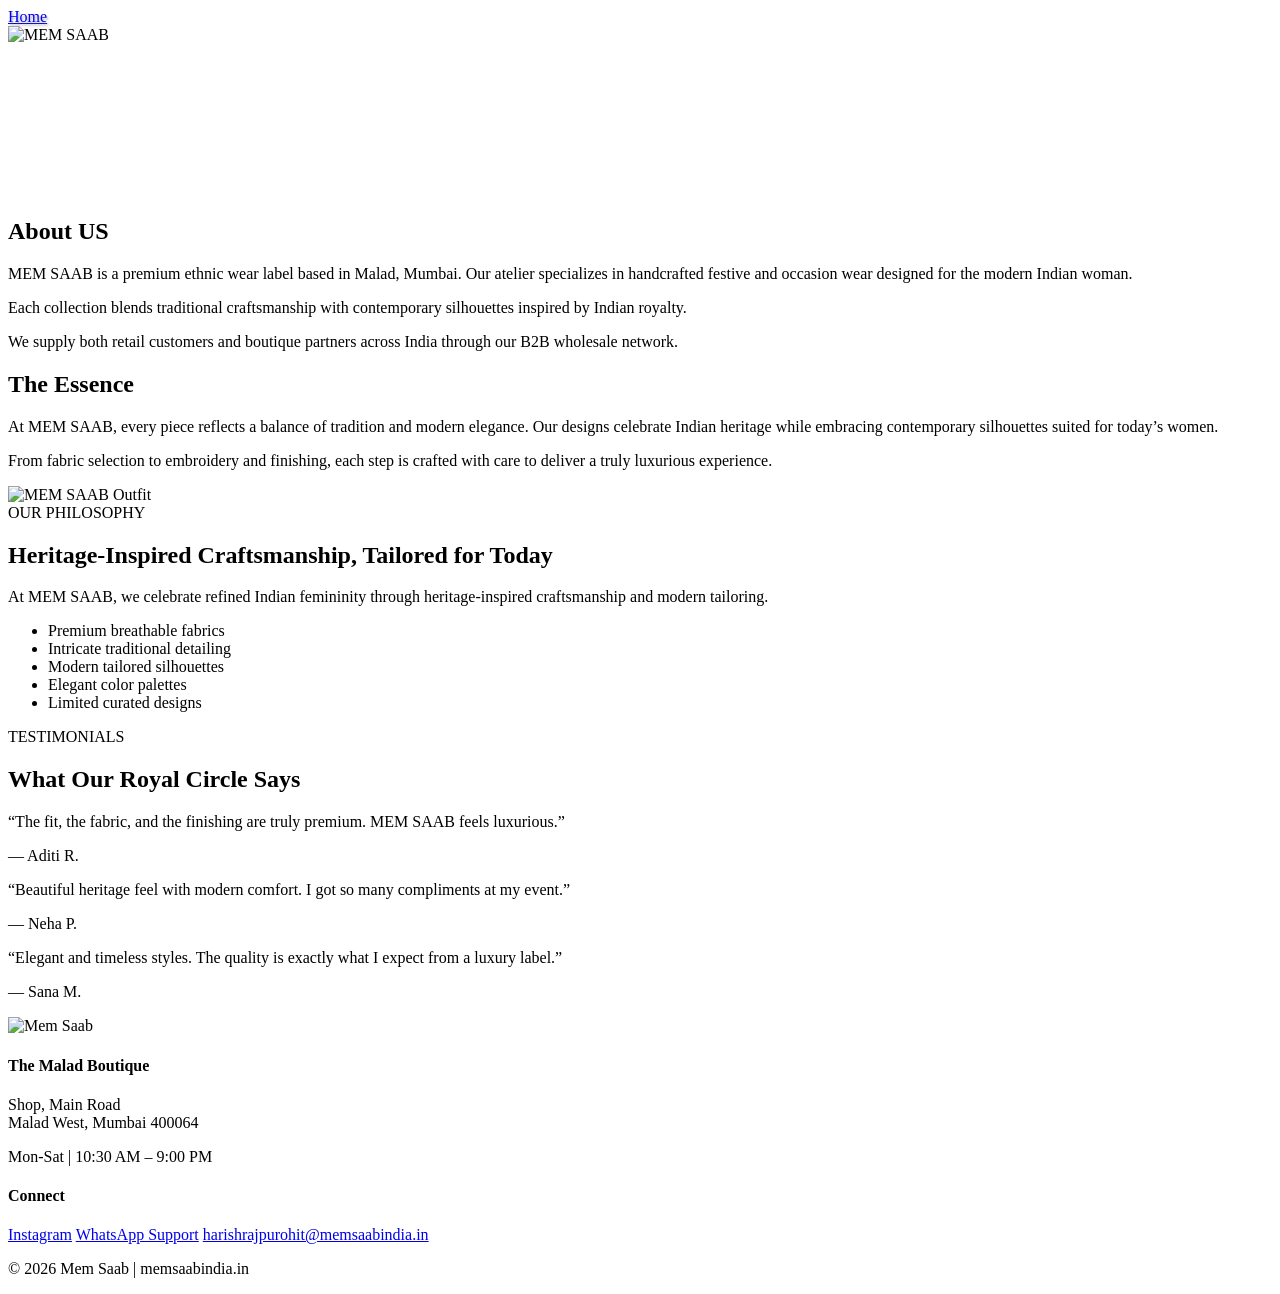
==== about.html @ df6efa26 "Add files via upload" ====
<!DOCTYPE html>
<html lang="en">
<head>
    <meta charset="UTF-8">
    <meta name="viewport" content="width=device-width, initial-scale=1.0">
    <title>About MEM SAAB</title>
    <link rel="stylesheet" href="styles.css">
    <link href="https://fonts.googleapis.com/css2?family=Cinzel:wght@400;500;600&family=Jost:wght@300;400;500&display=swap" rel="stylesheet">
</head>
<body>

    <header class="luxury-header">
        <nav class="nav-left">
            <a href="index.html" style="text-shadow: 1.5px 1.5px 2px rgba(117, 111, 111, 0.5);">Home</a>
        </nav>
        <div class="brand-center">
            <img src="memsaab-ethnic-logo.png" alt="MEM SAAB" class="brand-logo">
        </div>
    </header>

    <section class="about-hero">
        <video autoplay muted loop playsinline class="about-video">
            <source src="video suits.mp4" type="video/mp4">
        </video>
        <div class="about-overlay"></div>
        <div class="about-hero-content">
            <h1>About US</h1>
            <p>MEM SAAB is a premium ethnic wear label based in Malad, Mumbai. Our atelier specializes in handcrafted festive and occasion wear designed for the modern Indian woman.</p>
            <p>Each collection blends traditional craftsmanship with contemporary silhouettes inspired by Indian royalty.</p>
            <p>We supply both retail customers and boutique partners across India through our B2B wholesale network.</p>
        </div>
    </section>

    <section class="about-story">
        <div class="about-container">
            <div class="about-text">
                <h2>The Essence</h2>
<p>At MEM SAAB, every piece reflects a balance of tradition and modern elegance. Our designs celebrate Indian heritage while embracing contemporary silhouettes suited for today’s women.</p>
<p>From fabric selection to embroidery and finishing, each step is crafted with care to deliver a truly luxurious experience.</p>
            </div>
            <div class="about-image">
                <img src="33-Front.png" alt="MEM SAAB Outfit">
            </div>
        </div>
    </section>
   <section class="philosophy-section">
    <div class="philosophy-container">

        <div class="philosophy-text">
            <span class="section-subtitle">OUR PHILOSOPHY</span>

            <h2>Heritage-Inspired Craftsmanship, Tailored for Today</h2>

            <p>
                At MEM SAAB, we celebrate refined Indian femininity through
                heritage-inspired craftsmanship and modern tailoring.
            </p>
        </div>

        <div class="philosophy-features">
            <ul class="features-list">
                <li>Premium breathable fabrics</li>
                <li>Intricate traditional detailing</li>
                <li>Modern tailored silhouettes</li>
                <li>Elegant color palettes</li>
                <li>Limited curated designs</li>
            </ul>
        </div>

    </div>
</section>

<section class="testimonials-section">
    
    <div class="testimonials-header animate-fade-up">
        <span class="section-subtitle">TESTIMONIALS</span>
        <h2>What Our Royal Circle Says</h2>
    </div>

    <div class="testimonials-grid animate-fade-up">
        
        <div class="testimonial-card">
            <p>“The fit, the fabric, and the finishing are truly premium. MEM SAAB feels luxurious.”</p>
            <p class="author">— Aditi R.</p>
        </div>

        <div class="testimonial-card">
            <p>“Beautiful heritage feel with modern comfort. I got so many compliments at my event.”</p>
            <p class="author">— Neha P.</p>
        </div>

        <div class="testimonial-card">
            <p>“Elegant and timeless styles. The quality is exactly what I expect from a luxury label.”</p>
            <p class="author">— Sana M.</p>
        </div>

    </div>

</section>

 <footer id="boutique" class="boutique-footer">
        <div class="footer-columns">
            <div class="col">
                <img src="memsaab-ethnic-logo.png" class="footer-logo" alt="Mem Saab">
            </div>
            <div class="col">
                <h4>The Malad Boutique</h4>
                <p>Shop, Main Road<br>Malad West, Mumbai 400064</p>
                <p class="hours">Mon-Sat | 10:30 AM – 9:00 PM</p>
            </div>
            <div class="col">
                <h4>Connect</h4>
                <a href="#">Instagram</a>
                <a href="#">WhatsApp Support</a>
                <a href="mailto:harishrajpurohit@memsaabindia.in">harishrajpurohit@memsaabindia.in</a>
            </div>
        </div>
        <div class="footer-legal">
            <p>© 2026 Mem Saab | memsaabindia.in</p>
        </div>
    </footer>

    <script src="script.js"></script>
</body>
</html>
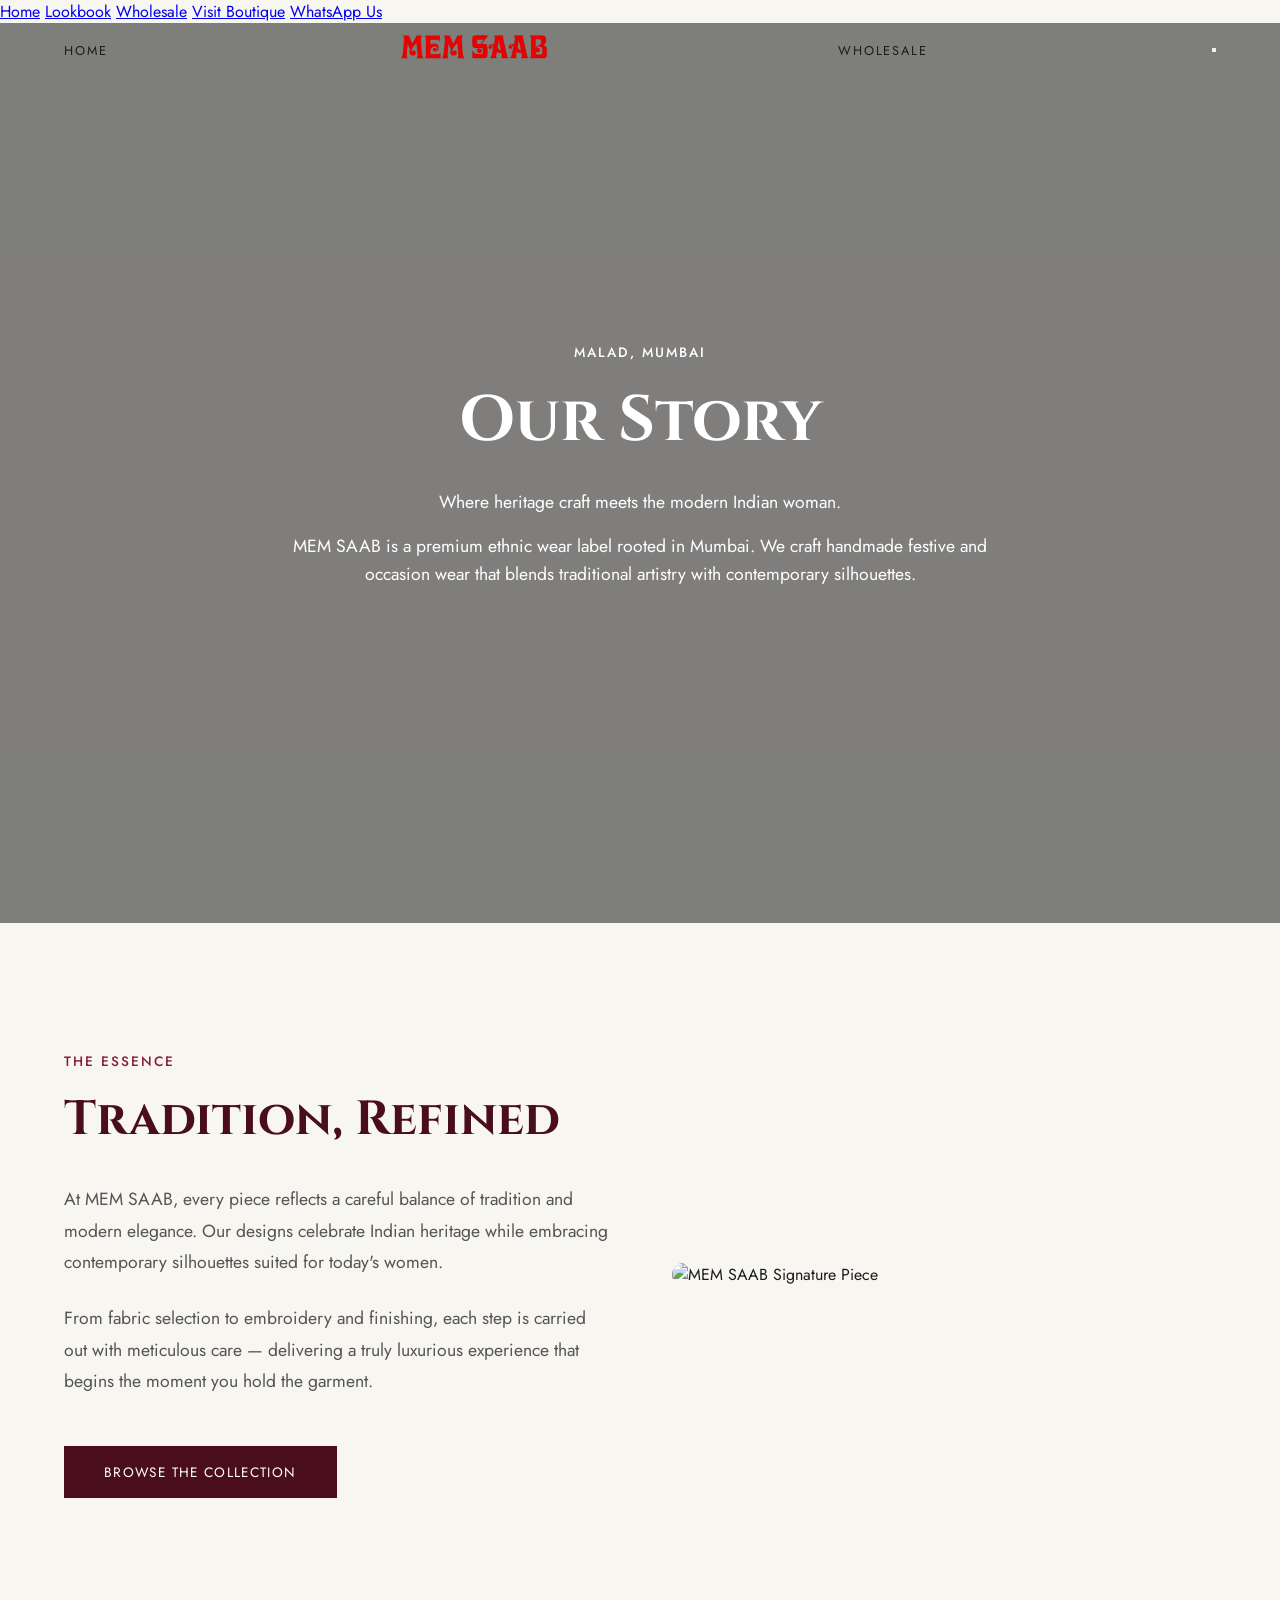
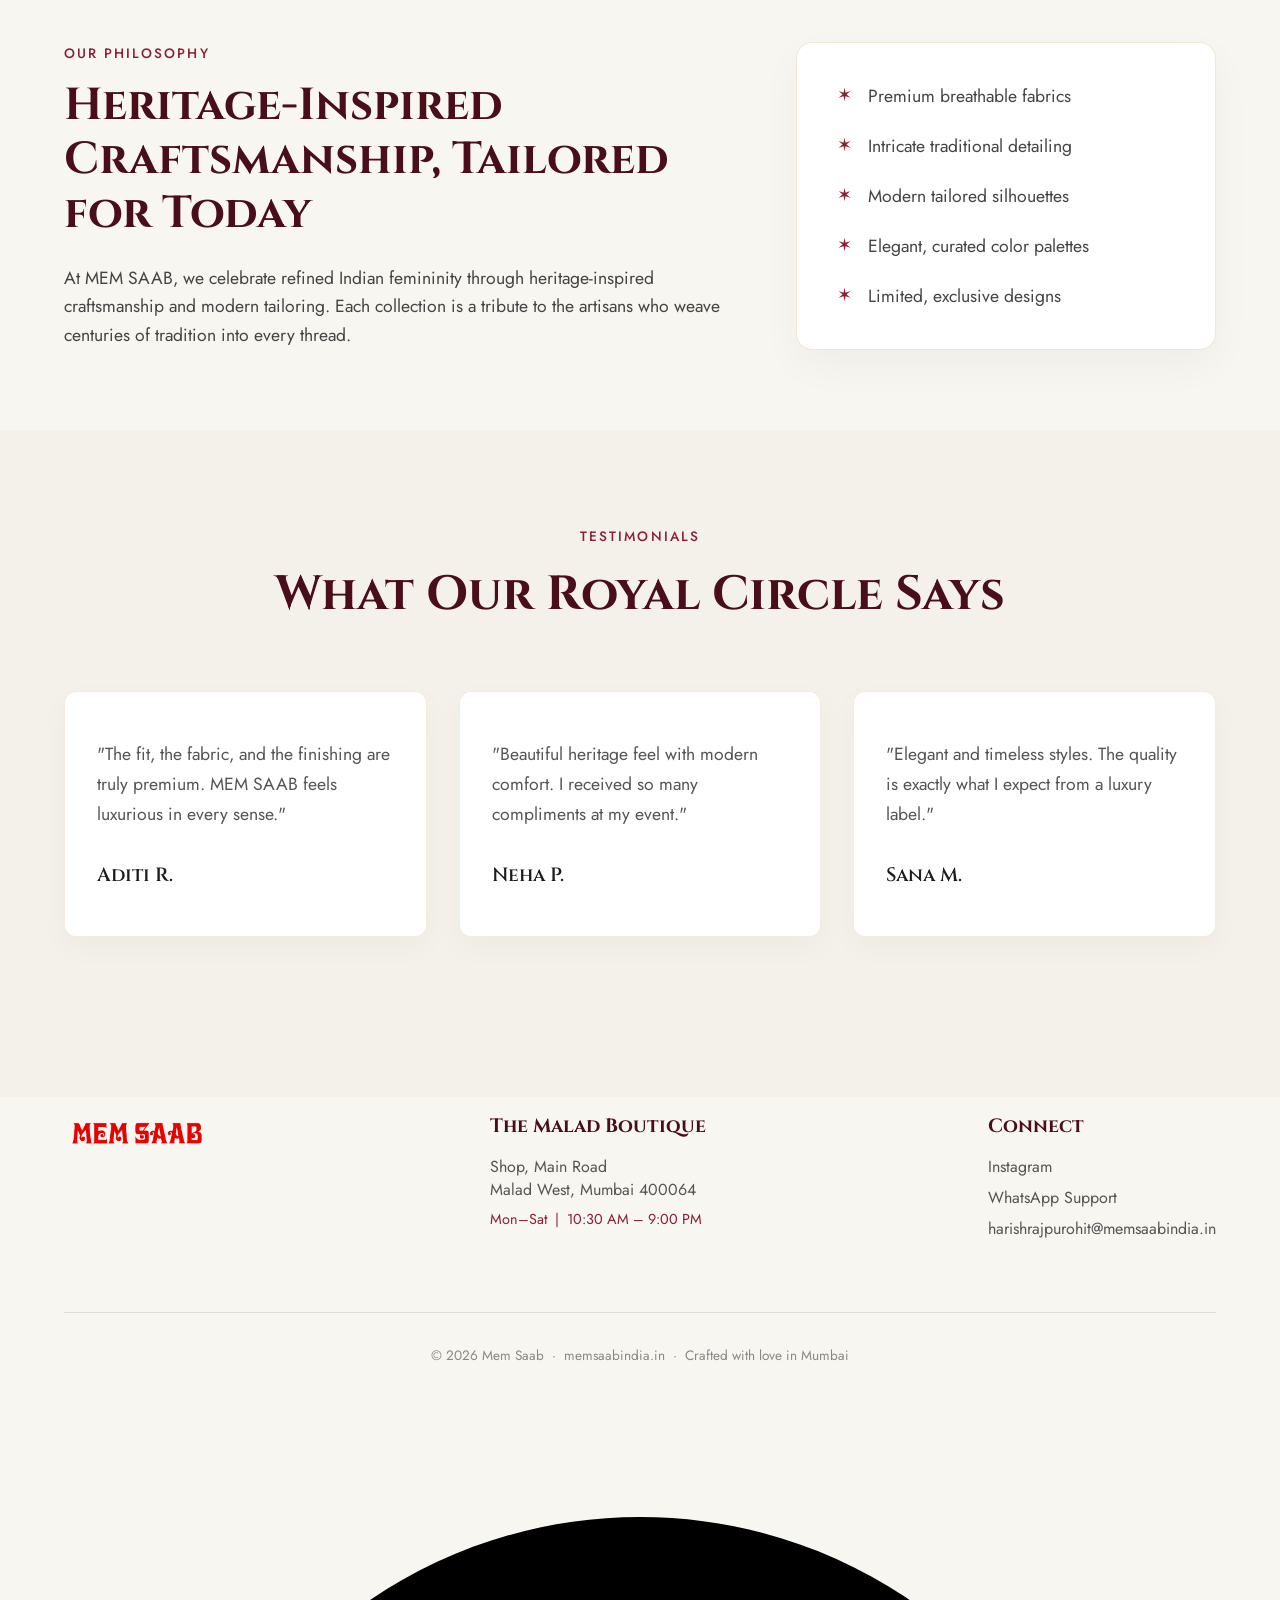
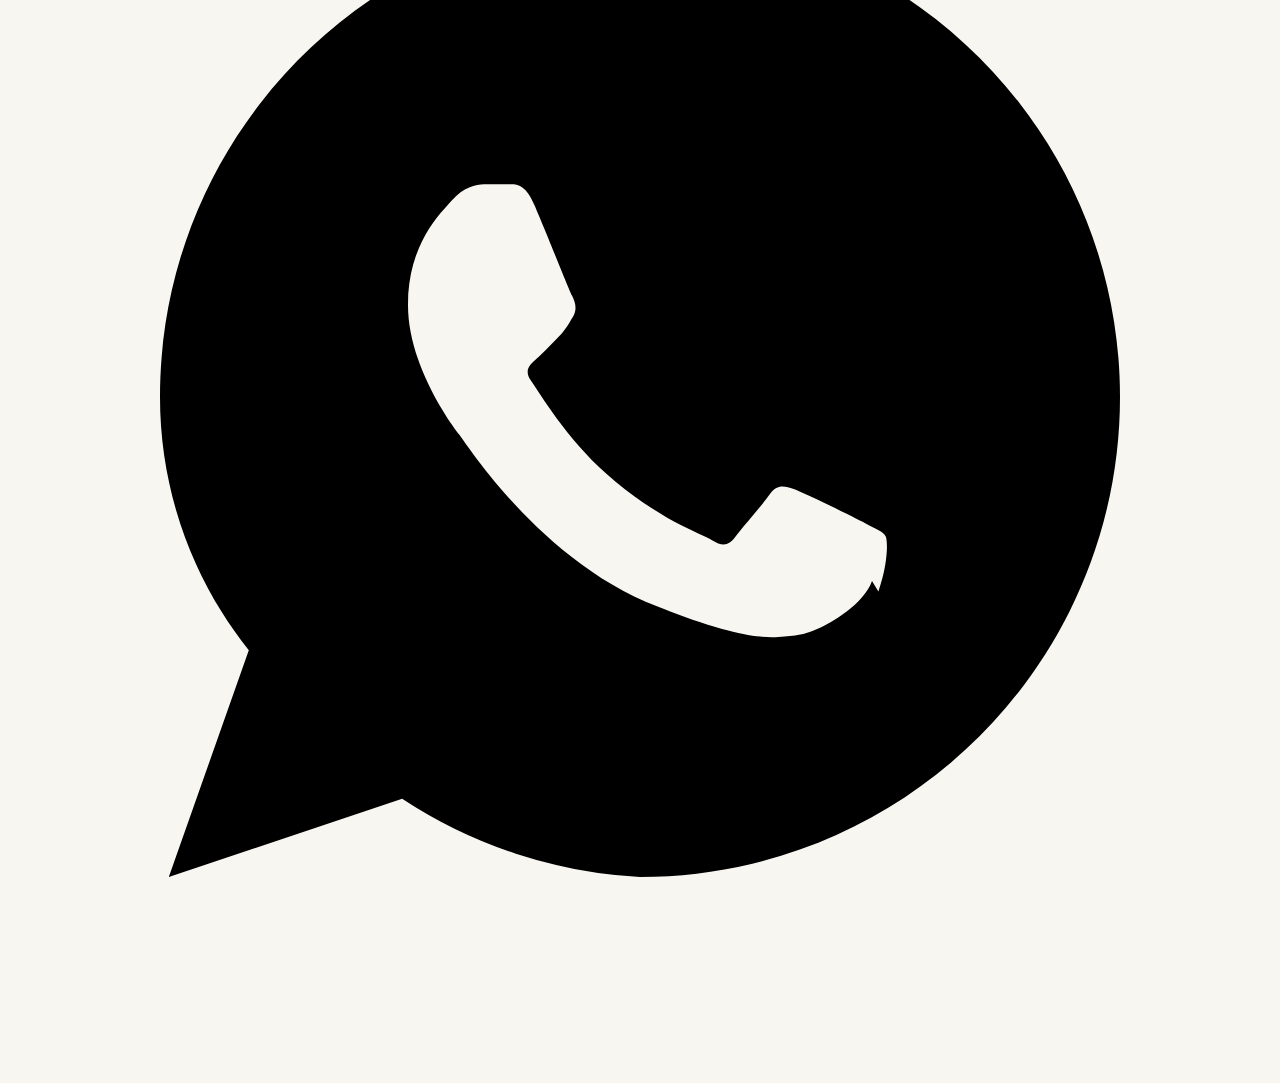
==== commit 2de8700e: "Update about.html" ====
--- a/about.html
+++ b/about.html
@@ -1,125 +1,145 @@
 <!DOCTYPE html>
 <html lang="en">
 <head>
-    <meta charset="UTF-8">
-    <meta name="viewport" content="width=device-width, initial-scale=1.0">
-    <title>About MEM SAAB</title>
-    <link rel="stylesheet" href="styles.css">
-    <link href="https://fonts.googleapis.com/css2?family=Cinzel:wght@400;500;600&family=Jost:wght@300;400;500&display=swap" rel="stylesheet">
+  <meta charset="UTF-8">
+  <meta name="viewport" content="width=device-width, initial-scale=1.0">
+  <title>About MEM SAAB | Our Story</title>
+  <meta name="description" content="Discover the story behind MEM SAAB — premium ethnic wear label from Malad, Mumbai. Heritage craftsmanship meets modern femininity.">
+  <link rel="stylesheet" href="styles.css">
+  <link rel="preconnect" href="https://fonts.googleapis.com">
+  <link rel="preconnect" href="https://fonts.gstatic.com" crossorigin>
+  <link href="https://fonts.googleapis.com/css2?family=Cinzel:wght@400;500;600;700&family=Cormorant+Garamond:ital,wght@0,300;0,400;1,300;1,400&family=Jost:wght@200;300;400;500&display=swap" rel="stylesheet">
 </head>
 <body>
 
-    <header class="luxury-header">
-        <nav class="nav-left">
-            <a href="index.html" style="text-shadow: 1.5px 1.5px 2px rgba(117, 111, 111, 0.5);">Home</a>
-        </nav>
-        <div class="brand-center">
-            <img src="memsaab-ethnic-logo.png" alt="MEM SAAB" class="brand-logo">
-        </div>
-    </header>
+  <!-- ===================== HEADER ===================== -->
+  <header class="luxury-header" id="mainHeader">
+    <nav class="nav-left">
+      <a href="index.html">Home</a>
+    </nav>
+    <div class="brand-center">
+      <img src="memsaab-ethnic-logo.png" alt="MEM SAAB" class="brand-logo">
+    </div>
+    <nav class="nav-right">
+      <a href="index.html#wholesale">Wholesale</a>
+    </nav>
+    <button class="hamburger" id="hamburger" aria-label="Menu">
+      <span></span><span></span><span></span>
+    </button>
+  </header>
 
-    <section class="about-hero">
-        <video autoplay muted loop playsinline class="about-video">
-            <source src="video suits.mp4" type="video/mp4">
-        </video>
-        <div class="about-overlay"></div>
-        <div class="about-hero-content">
-            <h1>About US</h1>
-            <p>MEM SAAB is a premium ethnic wear label based in Malad, Mumbai. Our atelier specializes in handcrafted festive and occasion wear designed for the modern Indian woman.</p>
-            <p>Each collection blends traditional craftsmanship with contemporary silhouettes inspired by Indian royalty.</p>
-            <p>We supply both retail customers and boutique partners across India through our B2B wholesale network.</p>
-        </div>
-    </section>
+  <!-- Mobile nav -->
+  <div class="mobile-nav-overlay" id="navOverlay"></div>
+  <nav class="mobile-nav" id="mobileNav">
+    <a href="index.html">Home</a>
+    <a href="index.html#lookbook">Lookbook</a>
+    <a href="index.html#wholesale">Wholesale</a>
+    <a href="https://maps.app.goo.gl/p6EAa3iNZms3bmQa7" target="_blank">Visit Boutique</a>
+    <a href="https://api.whatsapp.com/send/?phone=919892568093&text=Hello+MEM+SAAB" target="_blank">WhatsApp Us</a>
+  </nav>
 
-    <section class="about-story">
-        <div class="about-container">
-            <div class="about-text">
-                <h2>The Essence</h2>
-<p>At MEM SAAB, every piece reflects a balance of tradition and modern elegance. Our designs celebrate Indian heritage while embracing contemporary silhouettes suited for today’s women.</p>
-<p>From fabric selection to embroidery and finishing, each step is crafted with care to deliver a truly luxurious experience.</p>
-            </div>
-            <div class="about-image">
-                <img src="33-Front.png" alt="MEM SAAB Outfit">
-            </div>
-        </div>
-    </section>
-   <section class="philosophy-section">
+  <!-- ===================== ABOUT HERO ===================== -->
+  <section class="about-hero">
+    <video autoplay muted loop playsinline class="about-video">
+      <source src="video suits.mp4" type="video/mp4">
+    </video>
+    <div class="about-overlay"></div>
+    <div class="about-hero-content animate-fade-up">
+      <span class="section-subtitle" style="color:var(--clr-gold-lite); justify-content:center; display:flex; margin-bottom:1rem;">Malad, Mumbai</span>
+      <h1>Our Story</h1>
+      <p class="hero-subtitle">Where heritage craft meets the modern Indian woman.</p>
+      <p>MEM SAAB is a premium ethnic wear label rooted in Mumbai. We craft handmade festive and occasion wear that blends traditional artistry with contemporary silhouettes.</p>
+    </div>
+  </section>
+
+  <!-- ===================== ABOUT STORY ===================== -->
+  <section class="about-story">
+    <div class="about-container">
+      <div class="about-text reveal">
+        <span class="section-subtitle">The Essence</span>
+        <h2>Tradition, Refined</h2>
+        <p>At MEM SAAB, every piece reflects a careful balance of tradition and modern elegance. Our designs celebrate Indian heritage while embracing contemporary silhouettes suited for today's women.</p>
+        <p>From fabric selection to embroidery and finishing, each step is carried out with meticulous care — delivering a truly luxurious experience that begins the moment you hold the garment.</p>
+        <a href="index.html#lookbook" class="btn-luxury" style="margin-top:1.5rem"><span>Browse the Collection</span></a>
+      </div>
+      <div class="about-image reveal delay-2">
+        <img src="33-Front.png" alt="MEM SAAB Signature Piece" loading="lazy">
+      </div>
+    </div>
+  </section>
+
+  <!-- ===================== PHILOSOPHY ===================== -->
+  <section class="philosophy-section">
     <div class="philosophy-container">
+      <div class="philosophy-text reveal">
+        <span class="section-subtitle">Our Philosophy</span>
+        <h2>Heritage-Inspired Craftsmanship, Tailored for Today</h2>
+        <p>At MEM SAAB, we celebrate refined Indian femininity through heritage-inspired craftsmanship and modern tailoring. Each collection is a tribute to the artisans who weave centuries of tradition into every thread.</p>
+      </div>
+      <div class="philosophy-features reveal delay-2">
+        <ul class="features-list">
+          <li>Premium breathable fabrics</li>
+          <li>Intricate traditional detailing</li>
+          <li>Modern tailored silhouettes</li>
+          <li>Elegant, curated color palettes</li>
+          <li>Limited, exclusive designs</li>
+        </ul>
+      </div>
+    </div>
+  </section>
 
-        <div class="philosophy-text">
-            <span class="section-subtitle">OUR PHILOSOPHY</span>
+  <!-- ===================== TESTIMONIALS ===================== -->
+  <section class="testimonials-section">
+    <div class="testimonials-header reveal">
+      <span class="section-subtitle">Testimonials</span>
+      <h2>What Our Royal Circle Says</h2>
+    </div>
+    <div class="testimonials-grid">
+      <div class="testimonial-card reveal">
+        <p>"The fit, the fabric, and the finishing are truly premium. MEM SAAB feels luxurious in every sense."</p>
+        <span class="author">Aditi R.</span>
+      </div>
+      <div class="testimonial-card reveal delay-1">
+        <p>"Beautiful heritage feel with modern comfort. I received so many compliments at my event."</p>
+        <span class="author">Neha P.</span>
+      </div>
+      <div class="testimonial-card reveal delay-2">
+        <p>"Elegant and timeless styles. The quality is exactly what I expect from a luxury label."</p>
+        <span class="author">Sana M.</span>
+      </div>
+    </div>
+  </section>
 
-            <h2>Heritage-Inspired Craftsmanship, Tailored for Today</h2>
+  <!-- ===================== FOOTER ===================== -->
+  <footer id="boutique" class="boutique-footer">
+    <div class="footer-columns">
+      <div class="col">
+        <img src="memsaab-ethnic-logo.png" class="footer-logo" alt="Mem Saab">
+      </div>
+      <div class="col">
+        <h4>The Malad Boutique</h4>
+        <p>Shop, Main Road<br>Malad West, Mumbai 400064</p>
+        <p class="hours">Mon–Sat &nbsp;|&nbsp; 10:30 AM – 9:00 PM</p>
+      </div>
+      <div class="col">
+        <h4>Connect</h4>
+        <a href="https://instagram.com" target="_blank">Instagram</a>
+        <a href="https://api.whatsapp.com/send/?phone=919892568093&text=Hello+MEM+SAAB&type=phone_number" target="_blank">WhatsApp Support</a>
+        <a href="mailto:harishrajpurohit@memsaabindia.in">harishrajpurohit@memsaabindia.in</a>
+      </div>
+    </div>
+    <div class="footer-legal">
+      <p>© 2026 Mem Saab &nbsp;·&nbsp; memsaabindia.in &nbsp;·&nbsp; Crafted with love in Mumbai</p>
+    </div>
+  </footer>
 
-            <p>
-                At MEM SAAB, we celebrate refined Indian femininity through
-                heritage-inspired craftsmanship and modern tailoring.
-            </p>
-        </div>
+  <!-- WhatsApp Float -->
+  <a href="https://api.whatsapp.com/send/?phone=919892568093&text=Hello+MEM+SAAB" target="_blank" class="wa-float" aria-label="WhatsApp">
+    <svg viewBox="0 0 32 32" xmlns="http://www.w3.org/2000/svg">
+      <path d="M16 3C9.373 3 4 8.373 4 15c0 2.385.832 4.584 2.22 6.332L4.22 27l5.834-1.956A11.94 11.94 0 0016 27c6.627 0 12-5.373 12-12S22.627 3 16 3zm5.8 16.6c-.24.68-1.4 1.32-1.92 1.36-.52.04-1.02.24-3.44-.72-2.92-1.12-4.8-4.1-4.96-4.3-.16-.2-1.28-1.7-1.28-3.24s.82-2.3 1.1-2.62c.28-.32.6-.4.8-.4h.58c.18 0 .44-.06.68.52.26.6.86 2.1.94 2.26.08.16.14.34.02.54-.12.2-.18.32-.36.5-.18.18-.38.4-.54.54-.16.14-.34.28-.14.56.2.28.88 1.44 1.88 2.32 1.28 1.14 2.38 1.5 2.64 1.66.26.16.42.14.58-.08.16-.22.68-.8.86-1.06.18-.26.36-.22.6-.14.24.08 1.54.72 1.8.86.26.14.44.2.5.32.06.12.06.7-.18 1.38z"/>
+    </svg>
+  </a>
 
-        <div class="philosophy-features">
-            <ul class="features-list">
-                <li>Premium breathable fabrics</li>
-                <li>Intricate traditional detailing</li>
-                <li>Modern tailored silhouettes</li>
-                <li>Elegant color palettes</li>
-                <li>Limited curated designs</li>
-            </ul>
-        </div>
-
-    </div>
-</section>
-
-<section class="testimonials-section">
-    
-    <div class="testimonials-header animate-fade-up">
-        <span class="section-subtitle">TESTIMONIALS</span>
-        <h2>What Our Royal Circle Says</h2>
-    </div>
-
-    <div class="testimonials-grid animate-fade-up">
-        
-        <div class="testimonial-card">
-            <p>“The fit, the fabric, and the finishing are truly premium. MEM SAAB feels luxurious.”</p>
-            <p class="author">— Aditi R.</p>
-        </div>
-
-        <div class="testimonial-card">
-            <p>“Beautiful heritage feel with modern comfort. I got so many compliments at my event.”</p>
-            <p class="author">— Neha P.</p>
-        </div>
-
-        <div class="testimonial-card">
-            <p>“Elegant and timeless styles. The quality is exactly what I expect from a luxury label.”</p>
-            <p class="author">— Sana M.</p>
-        </div>
-
-    </div>
-
-</section>
-
- <footer id="boutique" class="boutique-footer">
-        <div class="footer-columns">
-            <div class="col">
-                <img src="memsaab-ethnic-logo.png" class="footer-logo" alt="Mem Saab">
-            </div>
-            <div class="col">
-                <h4>The Malad Boutique</h4>
-                <p>Shop, Main Road<br>Malad West, Mumbai 400064</p>
-                <p class="hours">Mon-Sat | 10:30 AM – 9:00 PM</p>
-            </div>
-            <div class="col">
-                <h4>Connect</h4>
-                <a href="#">Instagram</a>
-                <a href="#">WhatsApp Support</a>
-                <a href="mailto:harishrajpurohit@memsaabindia.in">harishrajpurohit@memsaabindia.in</a>
-            </div>
-        </div>
-        <div class="footer-legal">
-            <p>© 2026 Mem Saab | memsaabindia.in</p>
-        </div>
-    </footer>
-
-    <script src="script.js"></script>
+  <script src="script.js"></script>
 </body>
-</html>+</html>
--- a/styles.css
+++ b/styles.css
@@ -0,0 +1,765 @@
+/* --- 1. Luxury Design Tokens --- */
+:root {
+    --clr-bg-paper: #F8F6F0; 
+    --clr-maroon-dark: #4A0E1B; 
+    --clr-maroon-bright: #8B1E34;
+    --clr-gold: #C5A059;
+    --clr-text-main: #1C1C1C;
+    --clr-white: #FFFFFF;
+    
+    --font-display: 'Cinzel', serif; 
+    --font-sans: 'Jost', sans-serif; 
+    
+    --ease-slow: cubic-bezier(0.16, 1, 0.3, 1);
+}
+
+* {
+    margin: 0;
+    padding: 0;
+    box-sizing: border-box;
+}
+
+body {
+    background-color: var(--clr-bg-paper);
+    color: var(--clr-text-main);
+    font-family: var(--font-sans);
+    overflow-x: hidden;
+}
+
+/* --- 2. Animations --- */
+@keyframes fadeUp {
+    from { opacity: 0; transform: translateY(30px); }
+    to { opacity: 1; transform: translateY(0); }
+}
+
+@keyframes fadeIn {
+    from { opacity: 0; }
+    to { opacity: 1; }
+}
+
+.animate-fade-up {
+    animation: fadeUp 1.2s var(--ease-slow) forwards;
+}
+
+.animate-fade-in {
+    animation: fadeIn 1.5s ease forwards;
+}
+
+/* --- 3. Minimalist Header --- */
+.luxury-header {
+    display: flex;
+    justify-content: space-between;
+    align-items: center;
+    padding: 1.5rem 4rem;
+    position: fixed; /* Changed to fixed so it stays on screen during scroll */
+    top: 0;
+    width: 100%;
+    z-index: 100;
+    transition: all 0.4s ease;
+}
+
+.luxury-header.scrolled {
+    background: rgba(248, 246, 240, 0.95);
+    backdrop-filter: blur(10px);
+    box-shadow: 0 4px 20px rgba(0,0,0,0.05);
+    padding: 1rem 4rem;
+}
+
+.luxury-header a {
+    text-transform: uppercase;
+    font-size: 0.8rem;
+    letter-spacing: 0.15em;
+    text-decoration: none;
+    color: var(--clr-text-main);
+}
+
+.brand-logo {
+    height: 45px;
+}
+
+/* --- 4. Dramatic Hero --- */
+.hero-editorial {
+    display: flex;
+    min-height: 100vh;
+    padding-top: 80px; 
+}
+
+.hero-text-side {
+    flex: 1;
+    display: flex;
+    flex-direction: column;
+    justify-content: center;
+    padding: 4rem 6rem;
+}
+
+.season-tag {
+    font-size: 0.85rem;
+    letter-spacing: 0.2em;
+    color: var(--clr-maroon-bright);
+    margin-bottom: 2rem;
+}
+
+.hero-title {
+    font-family: var(--font-display);
+    font-size: clamp(3rem, 6vw, 5.5rem);
+    line-height: 1.05;
+    margin-bottom: 2rem;
+    color: var(--clr-maroon-dark);
+}
+
+.hero-desc {
+    font-size: 1.1rem;
+    max-width: 400px;
+    margin-bottom: 3rem;
+    color: #444;
+}
+
+.hero-image-side {
+    flex: 1;
+    padding: 2rem 2rem 0 0;
+}
+
+.hero-portrait {
+    width: 95%;
+    height: 95vh;
+    object-fit: cover;    
+    border-radius: 18px;
+    box-shadow: 0 20px 40px rgba(0,0,0,0.1);
+}
+
+/* --- 5. Buttons --- */
+.btn-luxury {
+    display: inline-block;
+    padding: 1rem 2.5rem;
+    background-color: var(--clr-maroon-dark);
+    color: var(--clr-white);
+    text-transform: uppercase;
+    letter-spacing: 0.1em;
+    font-size: 0.85rem;
+    text-decoration: none;
+    width: fit-content;
+    transition: all 0.4s ease;
+}
+
+.btn-luxury:hover {
+    background-color: var(--clr-maroon-bright);
+    transform: translateY(-3px);
+    box-shadow: 0 10px 20px rgba(139, 30, 52, 0.2);
+}
+
+.btn-luxury-light {
+    display: inline-block;
+    padding: 1rem 2.5rem;
+    background-color: var(--clr-gold);
+    color: var(--clr-maroon-dark);
+    text-transform: uppercase;
+    letter-spacing: 0.1em;
+    font-size: 0.85rem;
+    text-decoration: none;
+    width: fit-content;
+    transition: all 0.4s ease;
+}
+
+.btn-luxury-light:hover {
+    background-color: var(--clr-white);
+    transform: translateY(-3px);
+    box-shadow: 0 10px 20px rgba(0, 0, 0, 0.15);
+}
+
+/* --- 6. The Marquee --- */
+.marquee-container {
+    background-color: var(--clr-maroon-dark);
+    color: var(--clr-gold);
+    padding: 1rem 0;
+    overflow: hidden;
+    white-space: nowrap;
+    border-top: 1px solid var(--clr-gold);
+    border-bottom: 1px solid var(--clr-gold);
+}
+
+.marquee-track {
+    display: inline-block;
+    animation: scroll 20s linear infinite;
+    font-family: var(--font-display);
+    font-size: 1.2rem;
+    letter-spacing: 0.1em;
+}
+
+.marquee-track .dot {
+    margin: 0 2rem;
+    color: var(--clr-white);
+}
+
+@keyframes scroll {
+    0% { transform: translateX(0); }
+    100% { transform: translateX(-50%); }
+}
+
+/* --- 7. Asymmetrical Lookbook Grid --- */
+.lookbook-section {
+    padding: 8rem 4rem;
+}
+
+.section-heading {
+    text-align: center;
+    margin-bottom: 5rem;
+}
+
+.section-heading h2 {
+    font-family: var(--font-display);
+    font-size: 3rem;
+    color: var(--clr-maroon-dark);
+}
+
+.editorial-grid {
+    display: grid;
+    grid-template-columns: repeat(3, 1fr);
+    gap: 3rem;
+    align-items: start;
+}
+
+.item-large {
+    grid-column: span 2;
+    grid-row: span 2;
+}
+
+.img-overflow {
+    overflow: hidden;
+    margin-bottom: 1.5rem;
+}
+
+.img-overflow img {
+    width: 100%;
+    height: auto;
+    object-fit: cover;
+    transition: transform 1.2s var(--ease-slow);
+}
+
+.grid-item:hover .img-overflow img {
+    transform: scale(1.05); 
+}
+
+figcaption h3 {
+    font-family: var(--font-display);
+    font-size: 1.4rem;
+    margin-bottom: 0.5rem;
+}
+
+/* --- 8. Wholesale B2B Section --- */
+.wholesale-editorial {
+    display: flex;
+    background-color: var(--clr-maroon-dark);
+    color: var(--clr-white);
+}
+
+.wholesale-content {
+    flex: 1;
+    padding: 8rem 6rem;
+    display: flex;
+    flex-direction: column;
+    justify-content: center;
+}
+
+.wholesale-content h2 {
+    font-family: var(--font-display);
+    font-size: 3.5rem;
+    color: var(--clr-gold);
+    margin-bottom: 1.5rem;
+}
+
+.wholesale-content p {
+    font-size: 1.1rem;
+    line-height: 1.8;
+    margin-bottom: 2rem;
+    color: #E0E0E0;
+}
+
+.wholesale-perks {
+    display: flex;
+    gap: 2rem;
+    margin-bottom: 3rem;
+    font-family: var(--font-display);
+    color: var(--clr-gold);
+}
+
+.wholesale-image {
+    flex: 1;
+}
+
+.wholesale-image img {
+    width: 100%;
+    height: 100%;
+    object-fit: cover;
+}
+
+/* --- 9. Footer --- */
+.boutique-footer {
+    padding: 1rem 4rem 2rem;
+    background-color: var(--clr-bg-paper);
+}
+
+.footer-columns {
+    display: flex;
+    justify-content: space-between;
+    margin-bottom: 4rem;
+}
+
+.footer-logo {
+    height: 40px;
+}
+
+.col h4 {
+    font-family: var(--font-display);
+    font-size: 1.2rem;
+    margin-bottom: 1rem;
+    color: var(--clr-maroon-dark);
+}
+
+.col p, .col a {
+    display: block;
+    color: #555;
+    margin-bottom: 0.5rem;
+    text-decoration: none;
+}
+
+.hours {
+    color: var(--clr-maroon-bright) !important;
+    font-size: 0.9rem;
+}
+
+.footer-legal {
+    text-align: center;
+    border-top: 1px solid #DDD;
+    padding-top: 2rem;
+    font-size: 0.85rem;
+    color: #888;
+}
+
+/* --- 10. Collection Slider --- */
+.collection-section{
+    padding:4rem 2rem;
+    background:#F4F1EA;
+    text-align:center;
+}
+
+.collection-tag{
+    letter-spacing:3px;
+    font-size:12px;
+    color:#8B1E34;
+    margin-bottom:10px;
+}
+
+.collection-title{
+    font-family:'Cinzel',serif;
+    font-size:40px;
+    color:#3c0d17;
+    margin-bottom:10px;
+}
+
+.collection-desc{
+    max-width:600px;
+    margin:auto;
+    color:#555;
+    margin-bottom:50px;
+}
+
+.collection-container{
+    max-width:1200px;
+    margin:auto;
+}
+
+.slider{
+    position:relative;
+    display:flex;
+    align-items:center;
+    justify-content:center;
+}
+
+.slider-window{
+    overflow:hidden;
+    width:100%;
+    border-radius:20px;
+}
+
+.slider-track{
+    display:flex;
+    transition:transform 0.6s ease;
+}
+
+.slide{
+    min-width:100%;
+    padding:30px;
+}
+
+.slide img{
+    width:100%;
+    display:block;
+    border-radius:20px;
+    aspect-ratio:16/9;
+    object-fit:cover;
+}
+
+.slider-btn{
+    position:absolute;
+    top:50%;
+    transform:translateY(-50%);
+    background:var(--clr-white);
+    border:1px solid #ddd;
+    width:44px;
+    height:44px;
+    border-radius:50%;
+    font-size:22px;
+    cursor:pointer;
+    transition: all 0.3s ease;
+    box-shadow: 0 4px 10px rgba(0,0,0,0.1);
+}
+
+.slider-btn:hover {
+    background: var(--clr-maroon-dark);
+    color: var(--clr-white);
+    border-color: var(--clr-maroon-dark);
+}
+
+.slider-btn.prev{ left:-30px; }
+.slider-btn.next{ right:-30px; }
+
+.slider-dots{ margin-top:20px; }
+
+.slider-dots .dot{
+    height:10px;
+    width:10px;
+    background:#d6cfc3;
+    border-radius:50%;
+    display:inline-block;
+    margin:0 5px;
+    cursor:pointer;
+}
+
+.slider-dots .dot.active{
+    background:#8B1E34;
+}
+
+/* --- 11. Product Hover Section --- */
+.product-hover-section{
+    padding:9rem 4rem;
+    background:#F8F6F0;
+}
+
+.product-grid{
+    display:grid;
+    grid-template-columns:repeat(3,1fr);
+    gap:4rem;
+    max-width:1300px;
+    margin:auto;
+}
+
+.product-card{ text-align:center; }
+
+.product-image{
+    position:relative;
+    overflow:hidden;
+    border-radius:12px;
+}
+
+.product-image img{
+    width:100%;
+    height:auto;
+    display:block;
+    transition:opacity 0.8s ease, transform 1.2s ease;
+}
+
+.back-img{
+    position:absolute;
+    top:0;
+    left:0;
+    opacity:0;
+}
+
+.product-card:hover .back-img{ opacity:1; }
+.product-card:hover .front-img{ opacity:0; }
+.product-card:hover img{ transform:scale(1.03); }
+
+.product-card h3{
+    margin-top:1rem;
+    font-family:var(--font-display);
+    font-size:1.2rem;
+    color:var(--clr-maroon-dark);
+}
+
+/* --- 12. About Page Styles --- */
+.about-hero {
+    position: relative;
+    height: 100vh;
+    width: 100%;
+    display: flex;
+    align-items: center;
+    justify-content: center;
+    text-align: center;
+    overflow: hidden;
+}
+/* --- 14. Philosophy & Testimonials (About Page) --- */
+
+.philosophy-section{
+    padding:5rem 4rem;
+}
+
+.philosophy-container{
+    max-width:1200px;
+    margin:auto;
+
+    display:grid;
+    grid-template-columns:1fr 420px;
+    gap:4rem;
+    align-items:center;
+}
+
+.section-subtitle {
+    font-size: 0.85rem;
+    letter-spacing: 0.15em;
+    color: var(--clr-maroon-bright);
+    text-transform: uppercase;
+    font-weight: 500;
+    display: block;
+    margin-bottom: 1rem;
+}
+
+.philosophy-text {
+    flex: 1;
+}
+
+.philosophy-text h2 {
+    font-family: var(--font-display);
+    font-size: clamp(2rem, 4vw, 2.8rem);
+    color: var(--clr-maroon-dark);
+    margin-bottom: 1.5rem;
+    line-height: 1.2;
+}
+
+.philosophy-text p {
+    font-size: 1.1rem;
+    color: #444;
+    line-height: 1.6;
+}
+
+.philosophy-features{
+    background:#fff;
+    padding:2.5rem;
+    border-radius:16px;
+
+    border:1px solid rgba(197,160,89,.25);
+
+    box-shadow:0 15px 40px rgba(0,0,0,.04);
+}
+
+.features-list {
+    list-style: none;
+}
+
+.features-list li {
+    font-size: 1.1rem;
+    color: #444;
+    margin-bottom: 1.5rem;
+    display: flex;
+    align-items: center;
+    gap: 1rem;
+}
+
+.features-list li::before {
+    content: "✶";
+    color: var(--clr-maroon-bright); /* Brand colored bullets */
+    font-size: .8 rem;
+    line-height: 1;
+}
+
+.features-list li:last-child {
+    margin-bottom: 0;
+}
+
+/* Testimonials Section */
+.testimonials-section {
+    padding: 6rem 4rem 10rem;
+    background-color: #F4F1EA; /* Slightly contrasting cream background */
+    text-align: center;
+}
+
+.testimonials-header {
+    margin-bottom: 4rem;
+}
+
+.testimonials-header h2 {
+    font-family: var(--font-display);
+    font-size: clamp(2.5rem, 5vw, 3rem);
+    color: var(--clr-maroon-dark);
+}
+
+.testimonials-grid {
+    max-width: 1200px;
+    margin: 0 auto;
+    display: grid;
+    grid-template-columns: repeat(3, 1fr);
+    gap: 2rem;
+}
+
+/* Individual Testimonial Card */
+.testimonial-card {
+    background-color: var(--clr-white);
+    padding: 3rem 2rem;
+    border-radius: 12px;
+    box-shadow: 0 10px 30px rgba(0,0,0,0.03);
+    border: 1px solid rgba(197, 160, 89, 0.2);
+    text-align: left;
+    display: flex;
+    flex-direction: column;
+    justify-content: space-between;
+    transition: transform 0.4s ease, box-shadow 0.4s ease;
+}
+
+.testimonial-card:hover {
+    transform: translateY(-5px);
+    box-shadow: 0 15px 40px rgba(0,0,0,0.06);
+}
+
+.testimonial-card p {
+    font-size: 1.1rem;
+    color: #555;
+    line-height: 1.7;
+    margin-bottom: 2rem;
+}
+
+.testimonial-card .author {
+    font-family: var(--font-display);
+    font-size: 1.2rem;
+    color: var(--clr-text-main);
+    font-weight: 600;
+    margin-bottom: 0;
+}
+.music-control{
+    position: fixed;
+    bottom: 30px;
+    right: 30px;
+    z-index: 999;
+}
+
+.music-control button{
+    font-family: 'Jost', sans-serif;
+    padding: 10px 18px;
+    border: 1px solid #c8a96a;
+    background: rgba(0,0,0,0.6);
+    color: #ffefcf;
+    font-size: 14px;
+    letter-spacing: 1px;
+    cursor: pointer;
+    backdrop-filter: blur(6px);
+    transition: all 0.3s ease;
+}
+
+.music-control button:hover{
+    background: #c8a96a;
+    color: black;
+}
+
+/* Mobile Responsiveness for About Page */
+@media (max-width: 900px) {
+    .philosophy-container {
+        flex-direction: column;
+        gap: 3rem;
+    }
+    .testimonials-grid {
+        grid-template-columns: 1fr;
+    }
+    .philosophy-section, .testimonials-section {
+        padding: 4rem 2rem;
+    }
+}
+
+.about-video {
+    position: absolute;
+    top: 0; left: 0;
+    width: 100%; height: 100%;
+    object-fit: cover;
+    z-index: -2;
+}
+
+.about-overlay {
+    position: absolute;
+    top: 0; left: 0;
+    width: 100%; height: 100%;
+    background: rgba(28, 28, 28, 0.55); 
+    z-index: -1;
+}
+
+.about-hero-content {
+    color: var(--clr-white);
+    max-width: 800px;
+    padding: 0 2rem;
+    z-index: 1;
+}
+
+.about-hero-content h1 {
+    font-family: var(--font-display);
+    font-size: clamp(3rem, 5vw, 4.5rem);
+    margin-bottom: 1.5rem;
+}
+
+.about-hero-content p {
+    font-size: 1.1rem;
+    margin-bottom: 1rem;
+    line-height: 1.6;
+}
+
+.about-story {
+    padding-top: 8rem;
+    padding-right: 4rem;
+    padding-bottom: 4rem;
+    padding-left: 4rem;
+
+    background: var(--clr-bg-paper);
+}
+
+.about-container {
+    display: flex;
+    align-items: center;
+    gap: 4rem;
+    max-width: 1200px;
+    margin: 0 auto;
+}
+
+.about-text { flex: 1; }
+.about-text h2 {
+    font-family: var(--font-display);
+    font-size: 3rem;
+    color: var(--clr-maroon-dark);
+    margin-bottom: 2rem;
+}
+
+.about-text p {
+    font-size: 1.1rem;
+    line-height: 1.8;
+    color: #555;
+    margin-bottom: 1.5rem;
+}
+
+.about-image { flex: 1; }
+.about-image img {
+    width: 100%;
+    border-radius: 12px;
+    object-fit: cover;
+}
+
+
+/* --- 13. Mobile Responsiveness --- */
+@media (max-width: 1024px) {
+    .hero-editorial { flex-direction: column; padding-top: 100px; }
+    .hero-text-side { padding: 2rem; }
+    .editorial-grid { grid-template-columns: 1fr; }
+    .item-large { grid-column: span 1; grid-row: span 1; }
+    .wholesale-editorial { flex-direction: column; }
+    .wholesale-content { padding: 4rem 2rem; }
+    .footer-columns { flex-direction: column; gap: 2rem; }
+    .luxury-header { padding: 1rem; }
+    .luxury-header.scrolled { padding: 1rem; }
+    .nav-left, .nav-right { display: none; }
+    .brand-center { margin: 0 auto; }
+    .product-grid { grid-template-columns: 1fr; }
+    .about-container { flex-direction: column; }
+}
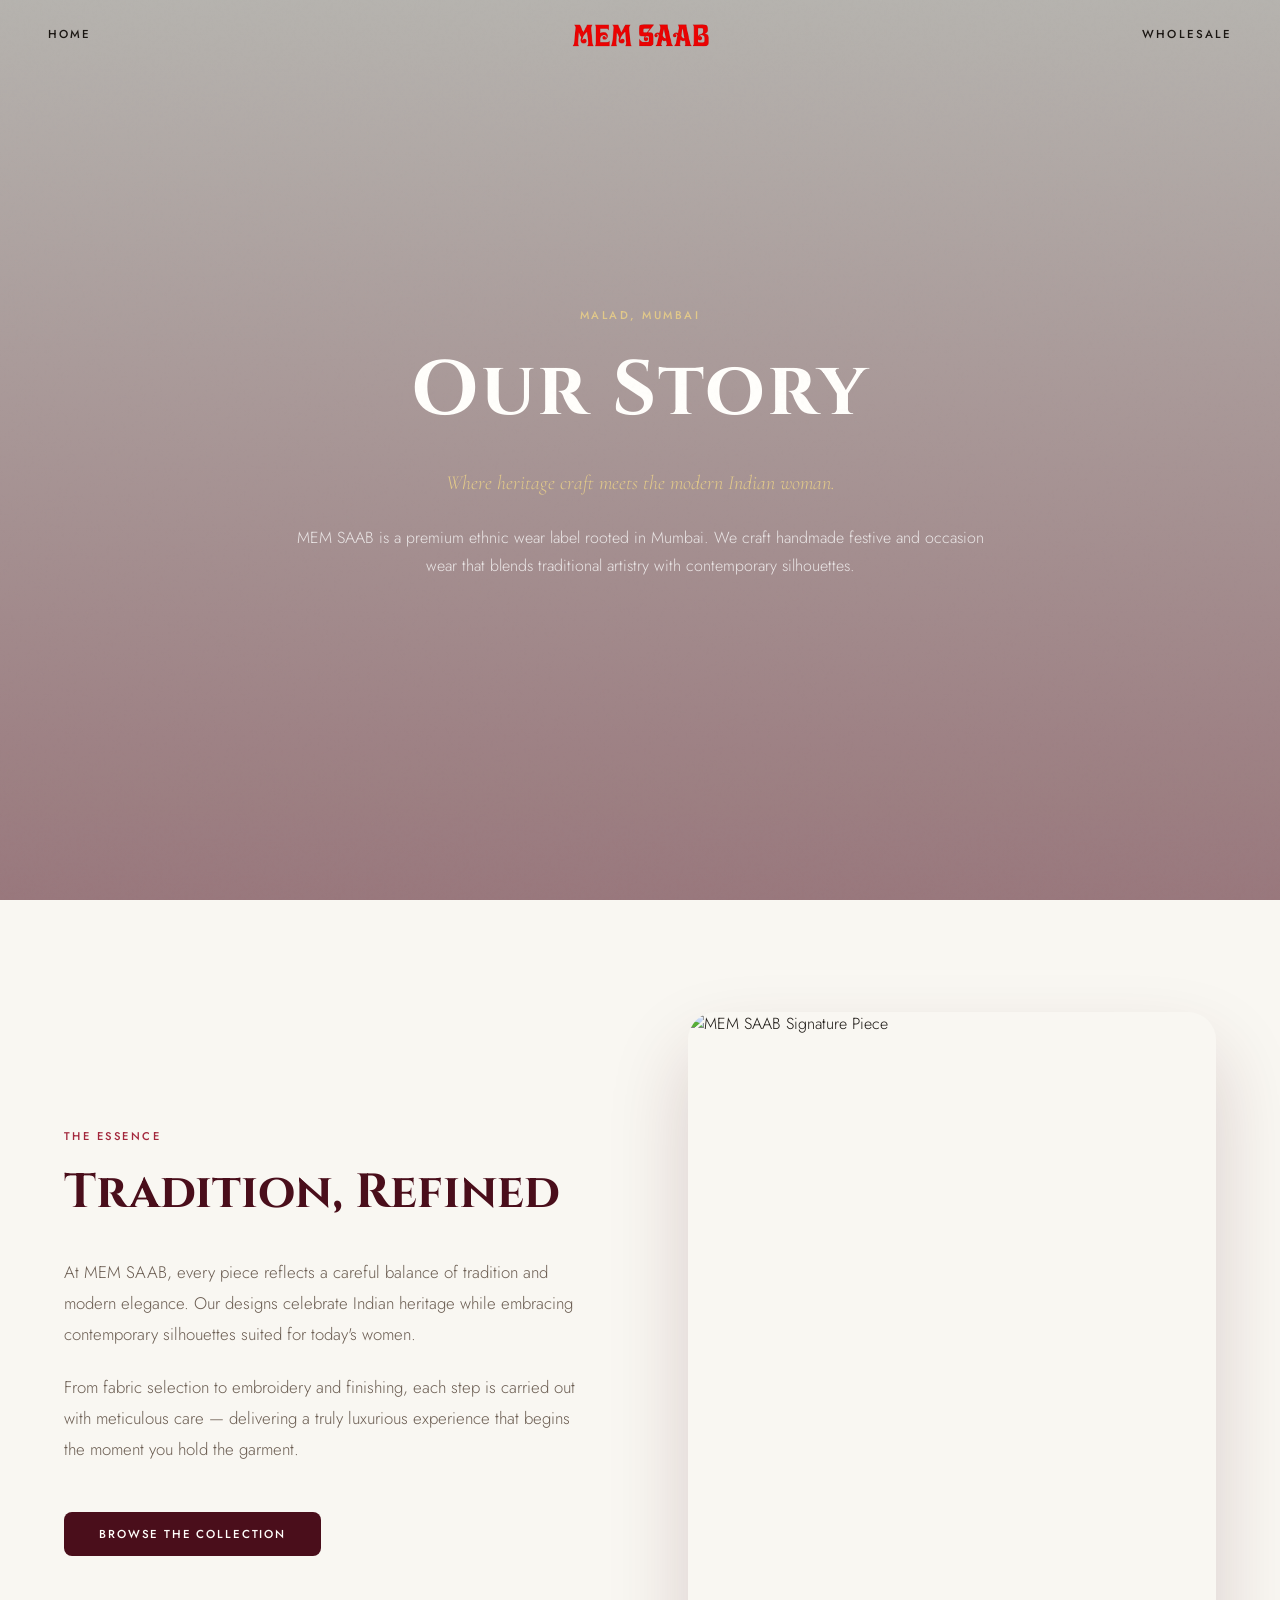
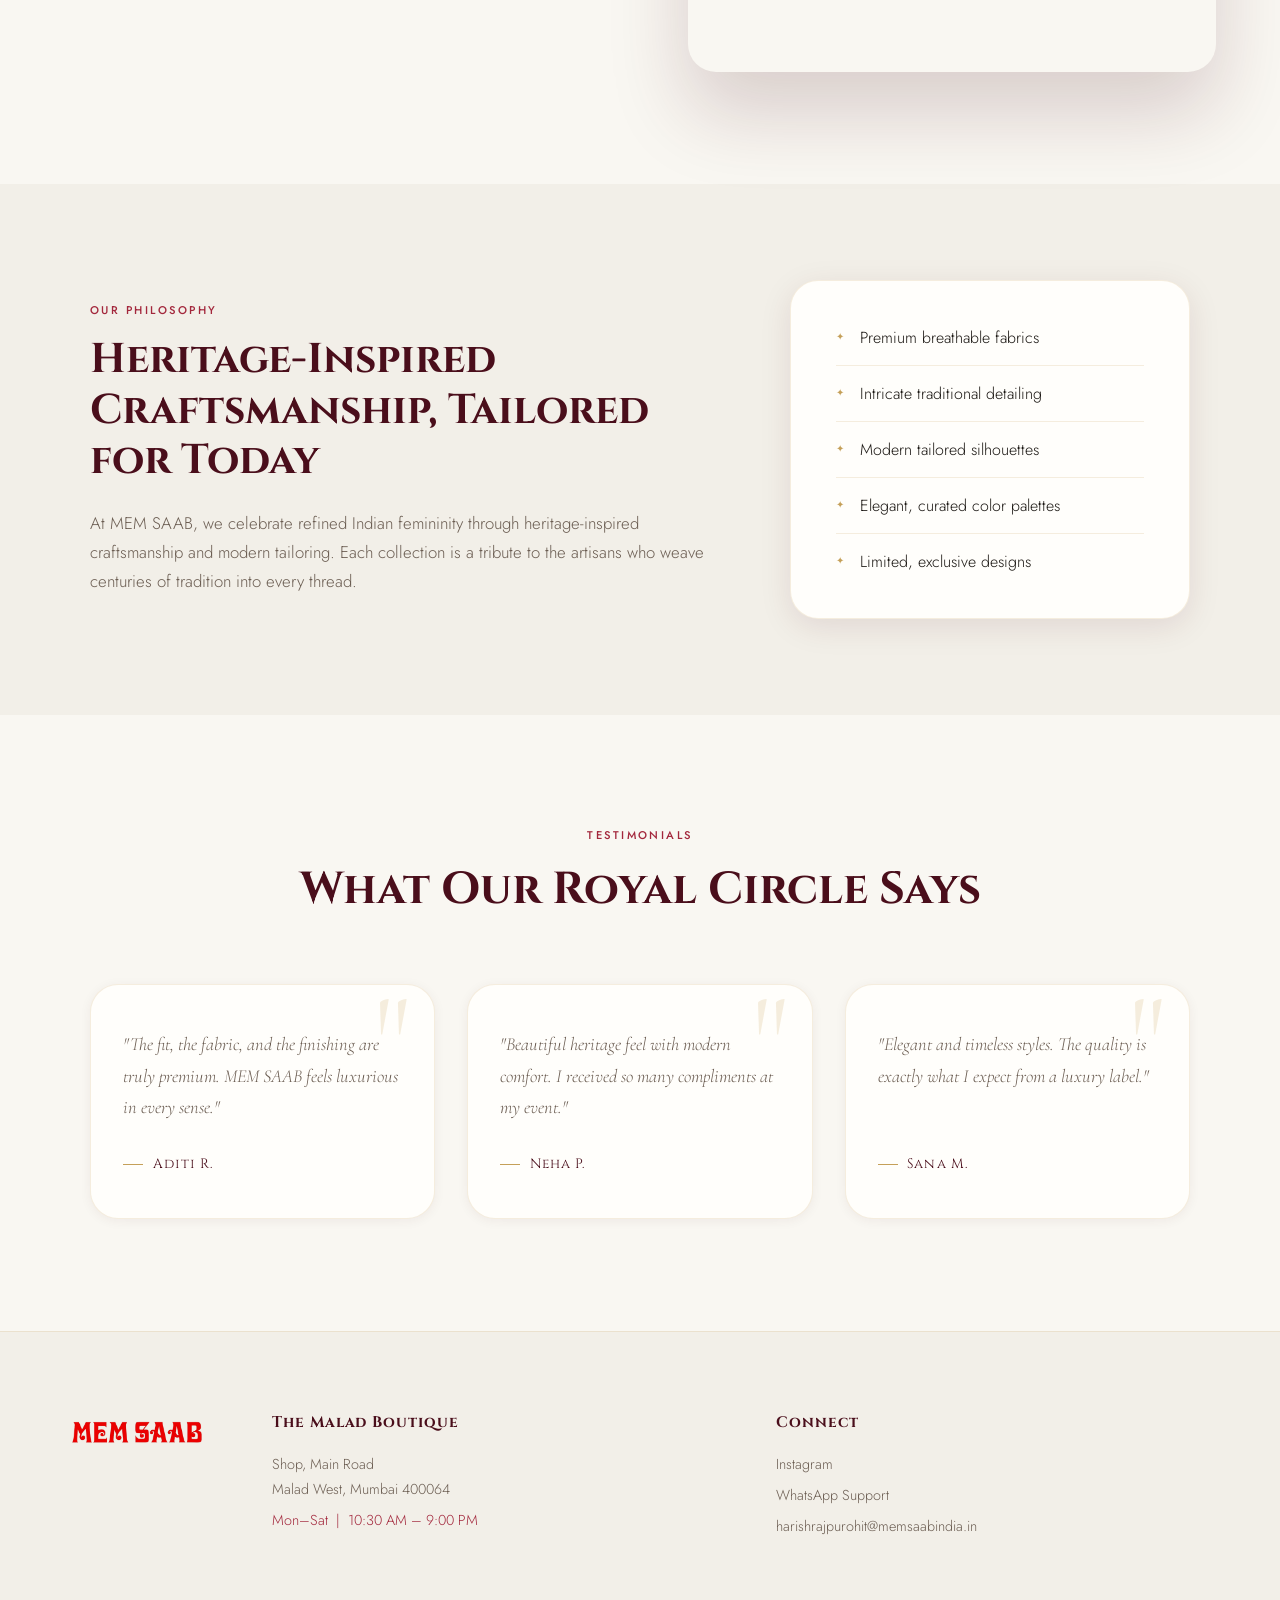
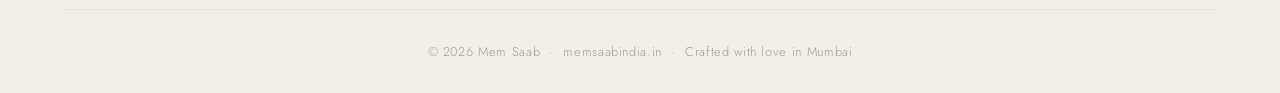
==== commit bcb07af3: "Update about.html" ====
--- a/about.html
+++ b/about.html
@@ -133,13 +133,7 @@
     </div>
   </footer>
 
-  <!-- WhatsApp Float -->
-  <a href="https://api.whatsapp.com/send/?phone=919892568093&text=Hello+MEM+SAAB" target="_blank" class="wa-float" aria-label="WhatsApp">
-    <svg viewBox="0 0 32 32" xmlns="http://www.w3.org/2000/svg">
-      <path d="M16 3C9.373 3 4 8.373 4 15c0 2.385.832 4.584 2.22 6.332L4.22 27l5.834-1.956A11.94 11.94 0 0016 27c6.627 0 12-5.373 12-12S22.627 3 16 3zm5.8 16.6c-.24.68-1.4 1.32-1.92 1.36-.52.04-1.02.24-3.44-.72-2.92-1.12-4.8-4.1-4.96-4.3-.16-.2-1.28-1.7-1.28-3.24s.82-2.3 1.1-2.62c.28-.32.6-.4.8-.4h.58c.18 0 .44-.06.68.52.26.6.86 2.1.94 2.26.08.16.14.34.02.54-.12.2-.18.32-.36.5-.18.18-.38.4-.54.54-.16.14-.34.28-.14.56.2.28.88 1.44 1.88 2.32 1.28 1.14 2.38 1.5 2.64 1.66.26.16.42.14.58-.08.16-.22.68-.8.86-1.06.18-.26.36-.22.6-.14.24.08 1.54.72 1.8.86.26.14.44.2.5.32.06.12.06.7-.18 1.38z"/>
-    </svg>
-  </a>
-
   <script src="script.js"></script>
 </body>
 </html>
+
--- a/styles.css
+++ b/styles.css
@@ -1,765 +1,1204 @@
-/* --- 1. Luxury Design Tokens --- */
+/* ============================================================
+   MEM SAAB — Luxury Ethnic Wear | Premium UI Refresh
+   ============================================================ */
+
+/* --- Google Fonts --- */
+@import url('https://fonts.googleapis.com/css2?family=Cinzel:wght@400;500;600;700&family=Cormorant+Garamond:ital,wght@0,300;0,400;0,500;1,300;1,400&family=Jost:wght@200;300;400;500&display=swap');
+
+/* --- 1. Design Tokens --- */
 :root {
-    --clr-bg-paper: #F8F6F0; 
-    --clr-maroon-dark: #4A0E1B; 
-    --clr-maroon-bright: #8B1E34;
-    --clr-gold: #C5A059;
-    --clr-text-main: #1C1C1C;
-    --clr-white: #FFFFFF;
-    
-    --font-display: 'Cinzel', serif; 
-    --font-sans: 'Jost', sans-serif; 
-    
-    --ease-slow: cubic-bezier(0.16, 1, 0.3, 1);
-}
-
-* {
-    margin: 0;
-    padding: 0;
-    box-sizing: border-box;
+  --clr-bg:          #F9F7F2;
+  --clr-bg-alt:      #F2EFE8;
+  --clr-maroon:      #4A0E1B;
+  --clr-maroon-mid:  #7A1828;
+  --clr-maroon-lite: #A3273C;
+  --clr-gold:        #C5A059;
+  --clr-gold-lite:   #E2C98A;
+  --clr-ink:         #1A1612;
+  --clr-muted:       #6B5D52;
+  --clr-white:       #FFFEFB;
+  --clr-border:      rgba(197,160,89,.18);
+
+  --font-display:    'Cinzel', serif;
+  --font-serif:      'Cormorant Garamond', serif;
+  --font-sans:       'Jost', sans-serif;
+
+  --radius-sm:  8px;
+  --radius-md:  16px;
+  --radius-lg:  28px;
+  --radius-xl:  48px;
+
+  --ease-expo:  cubic-bezier(0.16, 1, 0.3, 1);
+  --ease-back:  cubic-bezier(0.34, 1.56, 0.64, 1);
+
+  --shadow-sm:  0 2px 12px rgba(74,14,27,.06);
+  --shadow-md:  0 8px 32px rgba(74,14,27,.10);
+  --shadow-lg:  0 24px 64px rgba(74,14,27,.14);
+  --shadow-xl:  0 40px 80px rgba(74,14,27,.18);
+}
+
+/* --- 2. Reset & Base --- */
+*, *::before, *::after { margin: 0; padding: 0; box-sizing: border-box; }
+
+html {
+  scroll-behavior: smooth;
+  font-size: 16px;
 }
 
 body {
-    background-color: var(--clr-bg-paper);
-    color: var(--clr-text-main);
-    font-family: var(--font-sans);
-    overflow-x: hidden;
-}
-
-/* --- 2. Animations --- */
-@keyframes fadeUp {
-    from { opacity: 0; transform: translateY(30px); }
-    to { opacity: 1; transform: translateY(0); }
-}
-
-@keyframes fadeIn {
-    from { opacity: 0; }
-    to { opacity: 1; }
-}
-
-.animate-fade-up {
-    animation: fadeUp 1.2s var(--ease-slow) forwards;
-}
-
-.animate-fade-in {
-    animation: fadeIn 1.5s ease forwards;
-}
-
-/* --- 3. Minimalist Header --- */
+  background: var(--clr-bg);
+  color: var(--clr-ink);
+  font-family: var(--font-sans);
+  font-weight: 300;
+  overflow-x: hidden;
+  -webkit-font-smoothing: antialiased;
+}
+
+img, video { display: block; max-width: 100%; }
+a { text-decoration: none; color: inherit; }
+button { border: none; background: none; cursor: pointer; font-family: inherit; }
+
+/* Decorative grain overlay */
+body::after {
+  content: '';
+  position: fixed;
+  inset: 0;
+  background-image: url("data:image/svg+xml,%3Csvg viewBox='0 0 256 256' xmlns='http://www.w3.org/2000/svg'%3E%3Cfilter id='noise'%3E%3CfeTurbulence type='fractalNoise' baseFrequency='0.85' numOctaves='4' stitchTiles='stitch'/%3E%3C/filter%3E%3Crect width='100%25' height='100%25' filter='url(%23noise)' opacity='0.035'/%3E%3C/svg%3E");
+  pointer-events: none;
+  z-index: 9999;
+  opacity: .5;
+}
+
+/* --- 3. Animations --- */
+@keyframes fadeUp   { from { opacity:0; transform:translateY(40px); } to { opacity:1; transform:translateY(0); } }
+@keyframes fadeIn   { from { opacity:0; } to { opacity:1; } }
+@keyframes shimmer  { 0%,100% { background-position: 0% 50%; } 50% { background-position: 100% 50%; } }
+@keyframes marquee  { from { transform:translateX(0); } to { transform:translateX(-50%); } }
+@keyframes pulseRing { 0%,100% { transform: scale(1); opacity:.6; } 50% { transform: scale(1.08); opacity:1; } }
+@keyframes float    { 0%,100% { transform:translateY(0); } 50% { transform:translateY(-10px); } }
+
+.animate-fade-up  { animation: fadeUp 1.2s var(--ease-expo) both; }
+.animate-fade-in  { animation: fadeIn 1.5s ease both; }
+
+/* Stagger helpers */
+.delay-1 { animation-delay: .15s; }
+.delay-2 { animation-delay: .30s; }
+.delay-3 { animation-delay: .50s; }
+
+/* --- 4. Scroll Reveal (JS applies) --- */
+.reveal {
+  opacity: 0;
+  transform: translateY(48px);
+  transition: opacity .9s var(--ease-expo), transform .9s var(--ease-expo);
+}
+.reveal.visible {
+  opacity: 1;
+  transform: translateY(0);
+}
+
+/* --- 5. Header --- */
 .luxury-header {
-    display: flex;
-    justify-content: space-between;
-    align-items: center;
-    padding: 1.5rem 4rem;
-    position: fixed; /* Changed to fixed so it stays on screen during scroll */
-    top: 0;
-    width: 100%;
-    z-index: 100;
-    transition: all 0.4s ease;
+  position: fixed;
+  top: 0; left: 0; right: 0;
+  z-index: 500;
+  display: flex;
+  align-items: center;
+  justify-content: space-between;
+  padding: 1.6rem 3rem;
+  transition: padding .5s var(--ease-expo), background .5s ease, box-shadow .5s ease;
 }
 
 .luxury-header.scrolled {
-    background: rgba(248, 246, 240, 0.95);
-    backdrop-filter: blur(10px);
-    box-shadow: 0 4px 20px rgba(0,0,0,0.05);
-    padding: 1rem 4rem;
-}
-
-.luxury-header a {
-    text-transform: uppercase;
-    font-size: 0.8rem;
-    letter-spacing: 0.15em;
-    text-decoration: none;
-    color: var(--clr-text-main);
-}
-
-.brand-logo {
-    height: 45px;
-}
-
-/* --- 4. Dramatic Hero --- */
+  background: rgba(249,247,242,.94);
+  backdrop-filter: blur(20px) saturate(1.4);
+  -webkit-backdrop-filter: blur(20px) saturate(1.4);
+  padding: 1rem 3rem;
+  box-shadow: 0 1px 0 var(--clr-border), var(--shadow-sm);
+}
+
+.nav-left, .nav-right {
+  display: flex;
+  gap: 2rem;
+  align-items: center;
+}
+
+.nav-left a, .nav-right a {
+  font-family: var(--font-sans);
+  font-size: .72rem;
+  font-weight: 500;
+  letter-spacing: .18em;
+  text-transform: uppercase;
+  color: var(--clr-ink);
+  position: relative;
+  padding-bottom: 2px;
+  transition: color .3s;
+}
+
+.nav-left a::after, .nav-right a::after {
+  content: '';
+  position: absolute;
+  bottom: 0; left: 0;
+  width: 0; height: 1px;
+  background: var(--clr-gold);
+  transition: width .35s var(--ease-expo);
+}
+
+.nav-left a:hover, .nav-right a:hover { color: var(--clr-maroon); }
+.nav-left a:hover::after, .nav-right a:hover::after { width: 100%; }
+
+.brand-center { position: absolute; left: 50%; transform: translateX(-50%); }
+.brand-logo { height: 42px; width: auto; }
+
+/* Hamburger (mobile) */
+.hamburger {
+  display: none;
+  flex-direction: column;
+  gap: 5px;
+  width: 28px;
+  cursor: pointer;
+  padding: 4px;
+}
+.hamburger span {
+  display: block;
+  height: 1.5px;
+  background: var(--clr-ink);
+  border-radius: 2px;
+  transition: all .4s var(--ease-expo);
+}
+.hamburger.open span:nth-child(1) { transform: rotate(45deg) translate(4.5px, 4.5px); }
+.hamburger.open span:nth-child(2) { opacity: 0; transform: scaleX(0); }
+.hamburger.open span:nth-child(3) { transform: rotate(-45deg) translate(4.5px, -4.5px); }
+
+/* Mobile nav drawer */
+.mobile-nav {
+  display: none;
+  position: fixed;
+  top: 0; right: 0;
+  width: min(340px, 88vw);
+  height: 100dvh;
+  background: var(--clr-maroon);
+  z-index: 490;
+  flex-direction: column;
+  padding: 8rem 3rem 3rem;
+  gap: 2rem;
+  transform: translateX(100%);
+  transition: transform .5s var(--ease-expo);
+}
+.mobile-nav.open { transform: translateX(0); }
+.mobile-nav a {
+  font-family: var(--font-display);
+  font-size: 1.4rem;
+  color: var(--clr-gold);
+  letter-spacing: .06em;
+  border-bottom: 1px solid rgba(197,160,89,.2);
+  padding-bottom: 1rem;
+  transition: color .3s, padding-left .3s;
+}
+.mobile-nav a:hover { color: var(--clr-white); padding-left: .5rem; }
+.mobile-nav-overlay {
+  display: none;
+  position: fixed;
+  inset: 0;
+  background: rgba(0,0,0,.45);
+  z-index: 480;
+  opacity: 0;
+  transition: opacity .4s;
+}
+.mobile-nav-overlay.open { opacity: 1; }
+
+/* --- 6. Hero --- */
 .hero-editorial {
-    display: flex;
-    min-height: 100vh;
-    padding-top: 80px; 
+  display: grid;
+  grid-template-columns: 1fr 1fr;
+  min-height: 100dvh;
+  padding-top: 80px;
 }
 
 .hero-text-side {
-    flex: 1;
-    display: flex;
-    flex-direction: column;
-    justify-content: center;
-    padding: 4rem 6rem;
+  display: flex;
+  flex-direction: column;
+  justify-content: center;
+  padding: 4rem 4rem 4rem 5rem;
+  position: relative;
+}
+
+/* decorative vertical rule */
+.hero-text-side::before {
+  content: '';
+  position: absolute;
+  left: 2.5rem;
+  top: 15%;
+  bottom: 15%;
+  width: 1px;
+  background: linear-gradient(to bottom, transparent, var(--clr-gold) 30%, var(--clr-gold) 70%, transparent);
+  opacity: .4;
 }
 
 .season-tag {
-    font-size: 0.85rem;
-    letter-spacing: 0.2em;
-    color: var(--clr-maroon-bright);
-    margin-bottom: 2rem;
+  font-size: .7rem;
+  letter-spacing: .28em;
+  text-transform: uppercase;
+  color: var(--clr-maroon-lite);
+  font-weight: 500;
+  margin-bottom: 1.5rem;
+  display: flex;
+  align-items: center;
+  gap: .8rem;
+}
+.season-tag::before {
+  content: '';
+  display: inline-block;
+  width: 28px;
+  height: 1px;
+  background: var(--clr-gold);
 }
 
 .hero-title {
-    font-family: var(--font-display);
-    font-size: clamp(3rem, 6vw, 5.5rem);
-    line-height: 1.05;
-    margin-bottom: 2rem;
-    color: var(--clr-maroon-dark);
+  font-family: var(--font-display);
+  font-size: clamp(2.6rem, 5.5vw, 5.2rem);
+  line-height: 1.06;
+  color: var(--clr-maroon);
+  margin-bottom: 1.8rem;
+  font-weight: 600;
+}
+
+.hero-title em {
+  font-style: italic;
+  font-family: var(--font-serif);
+  font-weight: 300;
+  color: var(--clr-gold);
 }
 
 .hero-desc {
-    font-size: 1.1rem;
-    max-width: 400px;
-    margin-bottom: 3rem;
-    color: #444;
+  font-size: 1rem;
+  line-height: 1.75;
+  color: var(--clr-muted);
+  max-width: 380px;
+  margin-bottom: 2.8rem;
+  font-weight: 300;
+}
+
+.hero-cta-group {
+  display: flex;
+  gap: 1rem;
+  flex-wrap: wrap;
+  align-items: center;
 }
 
 .hero-image-side {
-    flex: 1;
-    padding: 2rem 2rem 0 0;
+  position: relative;
+  overflow: hidden;
+  padding: 1.5rem 1.5rem 0 0;
 }
 
 .hero-portrait {
-    width: 95%;
-    height: 95vh;
-    object-fit: cover;    
-    border-radius: 18px;
-    box-shadow: 0 20px 40px rgba(0,0,0,0.1);
-}
-
-/* --- 5. Buttons --- */
+  width: 100%;
+  height: calc(100dvh - 80px);
+  object-fit: cover;
+  border-radius: var(--radius-lg) var(--radius-lg) 0 0;
+  box-shadow: var(--shadow-xl);
+}
+
+/* floating badge */
+.hero-badge {
+  position: absolute;
+  bottom: 2.5rem;
+  left: -1.5rem;
+  background: var(--clr-white);
+  border-radius: var(--radius-md);
+  padding: 1.2rem 1.6rem;
+  box-shadow: var(--shadow-lg);
+  border: 1px solid var(--clr-border);
+  display: flex;
+  align-items: center;
+  gap: 1rem;
+  animation: float 4s ease-in-out infinite;
+}
+.hero-badge-icon { font-size: 1.6rem; }
+.hero-badge-text { font-size: .75rem; line-height: 1.4; }
+.hero-badge-text strong {
+  display: block;
+  font-family: var(--font-display);
+  font-size: .8rem;
+  color: var(--clr-maroon);
+}
+
+/* --- 7. Buttons --- */
 .btn-luxury {
-    display: inline-block;
-    padding: 1rem 2.5rem;
-    background-color: var(--clr-maroon-dark);
-    color: var(--clr-white);
-    text-transform: uppercase;
-    letter-spacing: 0.1em;
-    font-size: 0.85rem;
-    text-decoration: none;
-    width: fit-content;
-    transition: all 0.4s ease;
-}
-
-.btn-luxury:hover {
-    background-color: var(--clr-maroon-bright);
-    transform: translateY(-3px);
-    box-shadow: 0 10px 20px rgba(139, 30, 52, 0.2);
-}
-
-.btn-luxury-light {
-    display: inline-block;
-    padding: 1rem 2.5rem;
-    background-color: var(--clr-gold);
-    color: var(--clr-maroon-dark);
-    text-transform: uppercase;
-    letter-spacing: 0.1em;
-    font-size: 0.85rem;
-    text-decoration: none;
-    width: fit-content;
-    transition: all 0.4s ease;
-}
-
-.btn-luxury-light:hover {
-    background-color: var(--clr-white);
-    transform: translateY(-3px);
-    box-shadow: 0 10px 20px rgba(0, 0, 0, 0.15);
-}
-
-/* --- 6. The Marquee --- */
+  display: inline-flex;
+  align-items: center;
+  gap: .6rem;
+  padding: .9rem 2.2rem;
+  background: var(--clr-maroon);
+  color: var(--clr-white);
+  font-family: var(--font-sans);
+  font-size: .72rem;
+  font-weight: 500;
+  letter-spacing: .16em;
+  text-transform: uppercase;
+  border-radius: var(--radius-sm);
+  position: relative;
+  overflow: hidden;
+  transition: transform .3s var(--ease-back), box-shadow .3s;
+}
+.btn-luxury::before {
+  content: '';
+  position: absolute;
+  inset: 0;
+  background: var(--clr-maroon-lite);
+  transform: translateX(-101%);
+  transition: transform .4s var(--ease-expo);
+  border-radius: inherit;
+}
+.btn-luxury:hover { transform: translateY(-3px); box-shadow: 0 12px 28px rgba(74,14,27,.28); }
+.btn-luxury:hover::before { transform: translateX(0); }
+.btn-luxury span { position: relative; z-index: 1; }
+
+.btn-luxury-outline {
+  display: inline-flex;
+  align-items: center;
+  gap: .6rem;
+  padding: .9rem 2.2rem;
+  background: transparent;
+  color: var(--clr-maroon);
+  font-size: .72rem;
+  font-weight: 500;
+  letter-spacing: .16em;
+  text-transform: uppercase;
+  border-radius: var(--radius-sm);
+  border: 1.5px solid var(--clr-maroon);
+  transition: all .35s var(--ease-expo);
+}
+.btn-luxury-outline:hover {
+  background: var(--clr-maroon);
+  color: var(--clr-white);
+  transform: translateY(-3px);
+  box-shadow: 0 12px 28px rgba(74,14,27,.18);
+}
+
+.btn-luxury-gold {
+  display: inline-flex;
+  align-items: center;
+  gap: .6rem;
+  padding: 1rem 2.4rem;
+  background: var(--clr-gold);
+  color: var(--clr-maroon);
+  font-size: .72rem;
+  font-weight: 600;
+  letter-spacing: .16em;
+  text-transform: uppercase;
+  border-radius: var(--radius-sm);
+  transition: all .35s var(--ease-expo);
+  position: relative;
+  overflow: hidden;
+}
+.btn-luxury-gold::before {
+  content: '';
+  position: absolute;
+  inset: 0;
+  background: var(--clr-gold-lite);
+  transform: translateX(-101%);
+  transition: transform .4s var(--ease-expo);
+}
+.btn-luxury-gold:hover { transform: translateY(-3px); box-shadow: 0 12px 28px rgba(197,160,89,.35); }
+.btn-luxury-gold:hover::before { transform: translateX(0); }
+.btn-luxury-gold span { position: relative; z-index: 1; }
+
+/* --- 8. Marquee --- */
 .marquee-container {
-    background-color: var(--clr-maroon-dark);
-    color: var(--clr-gold);
-    padding: 1rem 0;
-    overflow: hidden;
-    white-space: nowrap;
-    border-top: 1px solid var(--clr-gold);
-    border-bottom: 1px solid var(--clr-gold);
-}
-
+  background: var(--clr-maroon);
+  padding: 1rem 0;
+  overflow: hidden;
+  white-space: nowrap;
+  border-top: 1px solid rgba(197,160,89,.35);
+  border-bottom: 1px solid rgba(197,160,89,.35);
+}
 .marquee-track {
-    display: inline-block;
-    animation: scroll 20s linear infinite;
-    font-family: var(--font-display);
-    font-size: 1.2rem;
-    letter-spacing: 0.1em;
-}
-
-.marquee-track .dot {
-    margin: 0 2rem;
-    color: var(--clr-white);
-}
-
-@keyframes scroll {
-    0% { transform: translateX(0); }
-    100% { transform: translateX(-50%); }
-}
-
-/* --- 7. Asymmetrical Lookbook Grid --- */
+  display: inline-flex;
+  align-items: center;
+  gap: 0;
+  animation: marquee 22s linear infinite;
+  font-family: var(--font-display);
+  font-size: 1rem;
+  letter-spacing: .12em;
+  color: var(--clr-gold);
+}
+.marquee-track .dot { margin: 0 2rem; color: rgba(255,255,255,.4); font-size: 1.9rem; }
+
+/* --- 9. Section Headings --- */
+.section-heading {
+  text-align: center;
+  margin-bottom: 4rem;
+}
+.section-heading h2 {
+  font-family: var(--font-display);
+  font-size: clamp(1.9rem, 4vw, 3rem);
+  color: var(--clr-maroon);
+  margin-bottom: .6rem;
+}
+.section-heading p {
+  color: var(--clr-muted);
+  font-size: .95rem;
+  letter-spacing: .04em;
+}
+
+/* --- 10. Lookbook Grid --- */
 .lookbook-section {
-    padding: 8rem 4rem;
-}
-
-.section-heading {
-    text-align: center;
-    margin-bottom: 5rem;
-}
-
-.section-heading h2 {
-    font-family: var(--font-display);
-    font-size: 3rem;
-    color: var(--clr-maroon-dark);
+  padding: 7rem 4rem;
+  background: var(--clr-bg);
 }
 
 .editorial-grid {
-    display: grid;
-    grid-template-columns: repeat(3, 1fr);
-    gap: 3rem;
-    align-items: start;
+  display: grid;
+  grid-template-columns: repeat(3, 1fr);
+  grid-template-rows: auto auto;
+  gap: 2rem;
+  align-items: start;
 }
 
 .item-large {
-    grid-column: span 2;
-    grid-row: span 2;
-}
+  grid-column: span 2;
+  grid-row: span 2;
+}
+
+.grid-item { cursor: pointer; }
 
 .img-overflow {
-    overflow: hidden;
-    margin-bottom: 1.5rem;
-}
+  overflow: hidden;
+  border-radius: var(--radius-md);
+  position: relative;
+}
+
+.img-overflow::after {
+  content: '';
+  position: absolute;
+  inset: 0;
+  background: linear-gradient(to top, rgba(74,14,27,.5) 0%, transparent 50%);
+  opacity: 0;
+  transition: opacity .5s;
+}
+.grid-item:hover .img-overflow::after { opacity: 1; }
 
 .img-overflow img {
-    width: 100%;
-    height: auto;
-    object-fit: cover;
-    transition: transform 1.2s var(--ease-slow);
-}
-
-.grid-item:hover .img-overflow img {
-    transform: scale(1.05); 
-}
-
+  width: 100%;
+  height: auto;
+  object-fit: cover;
+  transition: transform 1.4s var(--ease-expo);
+  display: block;
+}
+.grid-item:hover .img-overflow img { transform: scale(1.06); }
+
+.item-large .img-overflow img { height: 680px; }
+.grid-item:not(.item-large) .img-overflow img { height: 320px; }
+
+figcaption {
+  padding: 1rem 0 .5rem;
+  display: flex;
+  align-items: center;
+  justify-content: space-between;
+}
 figcaption h3 {
-    font-family: var(--font-display);
-    font-size: 1.4rem;
-    margin-bottom: 0.5rem;
-}
-
-/* --- 8. Wholesale B2B Section --- */
+  font-family: var(--font-display);
+  font-size: 1.05rem;
+  color: var(--clr-maroon);
+  font-weight: 500;
+}
+figcaption .wa-link {
+  font-size: .7rem;
+  letter-spacing: .12em;
+  text-transform: uppercase;
+  color: var(--clr-gold);
+  border-bottom: 1px solid var(--clr-gold);
+  padding-bottom: 1px;
+  white-space: nowrap;
+  opacity: 0;
+  transform: translateX(8px);
+  transition: opacity .4s, transform .4s;
+}
+.grid-item:hover figcaption .wa-link { opacity: 1; transform: translateX(0); }
+
+/* --- 11. Collection Slider --- */
+.collection-section {
+  padding: 6rem 3rem;
+  background: var(--clr-bg-alt);
+  text-align: center;
+}
+
+.collection-tag {
+  font-size: .7rem;
+  letter-spacing: .24em;
+  color: var(--clr-maroon-lite);
+  font-weight: 500;
+  margin-bottom: .6rem;
+}
+
+.collection-title {
+  font-family: var(--font-display);
+  font-size: clamp(1.8rem, 4vw, 2.8rem);
+  color: var(--clr-maroon);
+  margin-bottom: .8rem;
+}
+
+.collection-desc {
+  max-width: 520px;
+  margin: 0 auto 3rem;
+  color: var(--clr-muted);
+  font-size: .95rem;
+  line-height: 1.7;
+}
+
+.collection-container { max-width: 1100px; margin: auto; }
+
+.slider {
+  position: relative;
+  display: flex;
+  align-items: center;
+  justify-content: center;
+}
+
+.slider-window {
+  overflow: hidden;
+  width: 100%;
+  border-radius: var(--radius-lg);
+  box-shadow: var(--shadow-lg);
+}
+
+.slider-track {
+  display: flex;
+  transition: transform .7s var(--ease-expo);
+}
+
+.slide { min-width: 100%; padding: 0; }
+.slide img {
+  width: 100%;
+  aspect-ratio: 16/9;
+  object-fit: cover;
+  border-radius: var(--radius-lg);
+  display: block;
+}
+
+.slider-btn {
+  position: absolute;
+  top: 50%;
+  transform: translateY(-50%);
+  width: 48px;
+  height: 48px;
+  border-radius: 50%;
+  background: var(--clr-white);
+  border: 1px solid var(--clr-border);
+  font-size: 1.4rem;
+  color: var(--clr-maroon);
+  box-shadow: var(--shadow-md);
+  transition: all .3s var(--ease-back);
+  display: flex;
+  align-items: center;
+  justify-content: center;
+  z-index: 10;
+}
+.slider-btn:hover {
+  background: var(--clr-maroon);
+  color: var(--clr-white);
+  transform: translateY(-50%) scale(1.08);
+  box-shadow: var(--shadow-lg);
+}
+.slider-btn.prev { left: -24px; }
+.slider-btn.next { right: -24px; }
+
+.slider-dots { margin-top: 1.5rem; display: flex; justify-content: center; gap: .5rem; }
+.slider-dots .dot {
+  width: 8px; height: 8px;
+  background: rgba(74,14,27,.2);
+  border-radius: 50%;
+  cursor: pointer;
+  transition: all .3s;
+}
+.slider-dots .dot.active {
+  background: var(--clr-maroon-lite);
+  width: 24px;
+  border-radius: 4px;
+}
+
+/* --- 12. Wholesale --- */
 .wholesale-editorial {
-    display: flex;
-    background-color: var(--clr-maroon-dark);
-    color: var(--clr-white);
+  display: grid;
+  grid-template-columns: 1fr 1fr;
+  min-height: 75vh;
 }
 
 .wholesale-content {
-    flex: 1;
-    padding: 8rem 6rem;
-    display: flex;
-    flex-direction: column;
-    justify-content: center;
-}
+  background: var(--clr-maroon);
+  padding: 7rem 5rem;
+  display: flex;
+  flex-direction: column;
+  justify-content: center;
+  position: relative;
+  overflow: hidden;
+}
+
+/* decorative pattern */
+.wholesale-content::before {
+  content: '';
+  position: absolute;
+  top: -60px; right: -60px;
+  width: 320px; height: 320px;
+  border-radius: 50%;
+  border: 60px solid rgba(197,160,89,.07);
+  pointer-events: none;
+}
+.wholesale-content::after {
+  content: '';
+  position: absolute;
+  bottom: -80px; left: -80px;
+  width: 380px; height: 380px;
+  border-radius: 50%;
+  border: 60px solid rgba(197,160,89,.05);
+  pointer-events: none;
+}
+
+.wholesale-tag {
+  font-size: .7rem;
+  letter-spacing: .24em;
+  color: var(--clr-gold);
+  opacity: .7;
+  text-transform: uppercase;
+  margin-bottom: 1.2rem;
+  display: flex;
+  align-items: center;
+  gap: .8rem;
+}
+.wholesale-tag::before { content: ''; display: inline-block; width: 24px; height: 1px; background: var(--clr-gold); }
 
 .wholesale-content h2 {
-    font-family: var(--font-display);
-    font-size: 3.5rem;
-    color: var(--clr-gold);
-    margin-bottom: 1.5rem;
+  font-family: var(--font-display);
+  font-size: clamp(2rem, 4vw, 3.2rem);
+  color: var(--clr-gold);
+  margin-bottom: 1.4rem;
+  line-height: 1.15;
 }
 
 .wholesale-content p {
-    font-size: 1.1rem;
-    line-height: 1.8;
-    margin-bottom: 2rem;
-    color: #E0E0E0;
+  font-size: 1rem;
+  line-height: 1.8;
+  color: rgba(255,255,255,.75);
+  margin-bottom: 2.5rem;
+  max-width: 440px;
 }
 
 .wholesale-perks {
-    display: flex;
-    gap: 2rem;
-    margin-bottom: 3rem;
-    font-family: var(--font-display);
-    color: var(--clr-gold);
-}
-
-.wholesale-image {
-    flex: 1;
-}
-
+  display: flex;
+  flex-wrap: wrap;
+  gap: .8rem;
+  margin-bottom: 3rem;
+}
+
+.perk-chip {
+  display: inline-flex;
+  align-items: center;
+  gap: .5rem;
+  padding: .5rem 1.1rem;
+  border: 1px solid rgba(197,160,89,.35);
+  border-radius: 100px;
+  font-size: .72rem;
+  letter-spacing: .1em;
+  text-transform: uppercase;
+  color: var(--clr-gold-lite);
+  background: rgba(197,160,89,.07);
+}
+.perk-chip::before { content: '✦'; font-size: .5rem; color: var(--clr-gold); }
+
+.wholesale-image { overflow: hidden; }
 .wholesale-image img {
-    width: 100%;
-    height: 100%;
-    object-fit: cover;
-}
-
-/* --- 9. Footer --- */
+  width: 100%;
+  height: 100%;
+  object-fit: cover;
+  transition: transform 6s ease;
+}
+.wholesale-image:hover img { transform: scale(1.04); }
+
+/* --- 13. Product Hover Section --- */
+.product-hover-section {
+  padding: 7rem 4rem;
+  background: var(--clr-bg);
+}
+
+.product-grid {
+  display: grid;
+  grid-template-columns: repeat(3, 1fr);
+  gap: 3rem 2.5rem;
+  max-width: 1200px;
+  margin: 0 auto;
+}
+
+.product-card { text-align: center; }
+
+.product-image {
+  position: relative;
+  overflow: hidden;
+  border-radius: var(--radius-md);
+  background: var(--clr-bg-alt);
+  box-shadow: var(--shadow-sm);
+  transition: box-shadow .4s;
+}
+.product-card:hover .product-image { box-shadow: var(--shadow-lg); }
+
+.product-image img {
+  width: 100%;
+  height: auto;
+  aspect-ratio: 3/4;
+  object-fit: cover;
+  display: block;
+  transition: opacity .7s ease, transform 1.2s var(--ease-expo);
+}
+
+.back-img { position: absolute; inset: 0; opacity: 0; }
+.product-card:hover .back-img  { opacity: 1; }
+.product-card:hover .front-img { opacity: 0; }
+.product-card:hover .product-image img { transform: scale(1.04); }
+
+/* overlay on hover */
+.product-image::after {
+  content: 'Enquire →';
+  position: absolute;
+  bottom: 1rem;
+  left: 50%;
+  transform: translateX(-50%) translateY(10px);
+  background: var(--clr-maroon);
+  color: var(--clr-white);
+  font-size: .65rem;
+  letter-spacing: .14em;
+  text-transform: uppercase;
+  padding: .55rem 1.2rem;
+  border-radius: 100px;
+  white-space: nowrap;
+  opacity: 0;
+  transition: all .4s var(--ease-expo);
+  pointer-events: none;
+}
+.product-card:hover .product-image::after {
+  opacity: 1;
+  transform: translateX(-50%) translateY(0);
+}
+
+.product-card h3 {
+  margin-top: .9rem;
+  font-family: var(--font-display);
+  font-size: .95rem;
+  color: var(--clr-maroon);
+  font-weight: 500;
+  letter-spacing: .04em;
+}
+
+/* --- 14. About Page --- */
+.about-hero {
+  position: relative;
+  height: 100dvh;
+  display: flex;
+  align-items: center;
+  justify-content: center;
+  text-align: center;
+  overflow: hidden;
+}
+
+.about-video {
+  position: absolute;
+  inset: 0;
+  width: 100%; height: 100%;
+  object-fit: cover;
+  z-index: -2;
+}
+
+.about-overlay {
+  position: absolute;
+  inset: 0;
+  background: linear-gradient(to bottom, rgba(26,22,18,.3) 0%, rgba(74,14,27,.55) 100%);
+  z-index: -1;
+}
+
+.about-hero-content {
+  color: var(--clr-white);
+  max-width: 760px;
+  padding: 0 2rem;
+}
+
+.about-hero-content h1 {
+  font-family: var(--font-display);
+  font-size: clamp(2.8rem, 6vw, 5rem);
+  margin-bottom: 1.5rem;
+  letter-spacing: .03em;
+}
+
+.about-hero-content .hero-subtitle {
+  font-family: var(--font-serif);
+  font-size: clamp(1rem, 2vw, 1.25rem);
+  font-style: italic;
+  color: var(--clr-gold-lite);
+  margin-bottom: 1.5rem;
+  line-height: 1.65;
+}
+
+.about-hero-content p {
+  font-size: 1rem;
+  line-height: 1.75;
+  color: rgba(255,255,255,.78);
+  margin-bottom: .8rem;
+}
+
+/* About Story */
+.about-story {
+  padding: 7rem 4rem;
+  background: var(--clr-bg);
+}
+
+.about-container {
+  display: grid;
+  grid-template-columns: 1fr 1fr;
+  gap: 6rem;
+  align-items: center;
+  max-width: 1200px;
+  margin: 0 auto;
+}
+
+.about-text h2 {
+  font-family: var(--font-display);
+  font-size: clamp(2rem, 4vw, 3rem);
+  color: var(--clr-maroon);
+  margin-bottom: 2rem;
+}
+
+.about-text p {
+  font-size: 1.05rem;
+  line-height: 1.85;
+  color: var(--clr-muted);
+  margin-bottom: 1.4rem;
+}
+
+.about-image img {
+  width: 100%;
+  border-radius: var(--radius-lg);
+  box-shadow: var(--shadow-xl);
+  aspect-ratio: 4/5;
+  object-fit: cover;
+}
+
+/* Philosophy */
+.philosophy-section {
+  padding: 6rem 4rem;
+  background: var(--clr-bg-alt);
+}
+
+.philosophy-container {
+  max-width: 1100px;
+  margin: auto;
+  display: grid;
+  grid-template-columns: 1fr 400px;
+  gap: 5rem;
+  align-items: center;
+}
+
+.section-subtitle {
+  font-size: .7rem;
+  letter-spacing: .22em;
+  color: var(--clr-maroon-lite);
+  text-transform: uppercase;
+  font-weight: 500;
+  display: block;
+  margin-bottom: 1rem;
+}
+
+.philosophy-text h2 {
+  font-family: var(--font-display);
+  font-size: clamp(1.8rem, 3.5vw, 2.6rem);
+  color: var(--clr-maroon);
+  margin-bottom: 1.4rem;
+  line-height: 1.22;
+}
+
+.philosophy-text p {
+  font-size: 1.05rem;
+  color: var(--clr-muted);
+  line-height: 1.75;
+}
+
+.philosophy-features {
+  background: var(--clr-white);
+  padding: 2.8rem;
+  border-radius: var(--radius-lg);
+  border: 1px solid var(--clr-border);
+  box-shadow: var(--shadow-md);
+}
+
+.features-list { list-style: none; }
+.features-list li {
+  display: flex;
+  align-items: center;
+  gap: 1rem;
+  padding: 1rem 0;
+  border-bottom: 1px solid var(--clr-border);
+  font-size: 1rem;
+  color: var(--clr-ink);
+  transition: color .3s;
+}
+.features-list li:last-child { border-bottom: none; padding-bottom: 0; }
+.features-list li:first-child { padding-top: 0; }
+.features-list li::before {
+  content: '✦';
+  color: var(--clr-gold);
+  font-size: .6rem;
+  flex-shrink: 0;
+  transition: transform .3s;
+}
+.features-list li:hover { color: var(--clr-maroon); }
+.features-list li:hover::before { transform: rotate(45deg) scale(1.3); }
+
+/* Testimonials */
+.testimonials-section {
+  padding: 7rem 4rem;
+  background: var(--clr-bg);
+  text-align: center;
+}
+
+.testimonials-header { margin-bottom: 4rem; }
+.testimonials-header h2 {
+  font-family: var(--font-display);
+  font-size: clamp(2rem, 4vw, 2.8rem);
+  color: var(--clr-maroon);
+}
+
+.testimonials-grid {
+  max-width: 1100px;
+  margin: 0 auto;
+  display: grid;
+  grid-template-columns: repeat(3, 1fr);
+  gap: 2rem;
+}
+
+.testimonial-card {
+  background: var(--clr-white);
+  padding: 2.8rem 2rem;
+  border-radius: var(--radius-lg);
+  box-shadow: var(--shadow-sm);
+  border: 1px solid var(--clr-border);
+  text-align: left;
+  display: flex;
+  flex-direction: column;
+  justify-content: space-between;
+  position: relative;
+  transition: transform .4s var(--ease-back), box-shadow .4s;
+  overflow: hidden;
+}
+.testimonial-card::before {
+  content: '"';
+  position: absolute;
+  top: -.5rem;
+  right: 1.5rem;
+  font-family: var(--font-serif);
+  font-size: 8rem;
+  color: var(--clr-border);
+  line-height: 1;
+  pointer-events: none;
+}
+.testimonial-card:hover {
+  transform: translateY(-6px);
+  box-shadow: var(--shadow-lg);
+}
+.testimonial-card p {
+  font-family: var(--font-serif);
+  font-size: 1.15rem;
+  font-style: italic;
+  color: var(--clr-muted);
+  line-height: 1.7;
+  margin-bottom: 2rem;
+  position: relative;
+}
+.testimonial-card .author {
+  font-family: var(--font-display);
+  font-size: .85rem;
+  color: var(--clr-maroon);
+  letter-spacing: .08em;
+  display: flex;
+  align-items: center;
+  gap: .6rem;
+}
+.testimonial-card .author::before {
+  content: '';
+  display: inline-block;
+  width: 20px;
+  height: 1px;
+  background: var(--clr-gold);
+}
+
+/* --- 15. Footer --- */
 .boutique-footer {
-    padding: 1rem 4rem 2rem;
-    background-color: var(--clr-bg-paper);
+  background: var(--clr-bg-alt);
+  border-top: 1px solid var(--clr-border);
+  padding: 5rem 4rem 2rem;
 }
 
 .footer-columns {
-    display: flex;
-    justify-content: space-between;
-    margin-bottom: 4rem;
-}
-
-.footer-logo {
-    height: 40px;
-}
+  display: grid;
+  grid-template-columns: auto 1fr 1fr;
+  gap: 4rem;
+  margin-bottom: 4rem;
+  align-items: start;
+}
+
+.footer-logo { height: 40px; width: auto; }
 
 .col h4 {
-    font-family: var(--font-display);
-    font-size: 1.2rem;
-    margin-bottom: 1rem;
-    color: var(--clr-maroon-dark);
+  font-family: var(--font-display);
+  font-size: .95rem;
+  color: var(--clr-maroon);
+  margin-bottom: 1.2rem;
+  letter-spacing: .06em;
 }
 
 .col p, .col a {
-    display: block;
-    color: #555;
-    margin-bottom: 0.5rem;
-    text-decoration: none;
-}
-
-.hours {
-    color: var(--clr-maroon-bright) !important;
-    font-size: 0.9rem;
-}
+  display: block;
+  color: var(--clr-muted);
+  font-size: .9rem;
+  line-height: 1.7;
+  margin-bottom: .4rem;
+  transition: color .3s;
+}
+.col a:hover { color: var(--clr-maroon); }
+.hours { color: var(--clr-maroon-lite) !important; font-size: .85rem; margin-top: .4rem; }
 
 .footer-legal {
-    text-align: center;
-    border-top: 1px solid #DDD;
-    padding-top: 2rem;
-    font-size: 0.85rem;
-    color: #888;
-}
-
-/* --- 10. Collection Slider --- */
-.collection-section{
-    padding:4rem 2rem;
-    background:#F4F1EA;
-    text-align:center;
-}
-
-.collection-tag{
-    letter-spacing:3px;
-    font-size:12px;
-    color:#8B1E34;
-    margin-bottom:10px;
-}
-
-.collection-title{
-    font-family:'Cinzel',serif;
-    font-size:40px;
-    color:#3c0d17;
-    margin-bottom:10px;
-}
-
-.collection-desc{
-    max-width:600px;
-    margin:auto;
-    color:#555;
-    margin-bottom:50px;
-}
-
-.collection-container{
-    max-width:1200px;
-    margin:auto;
-}
-
-.slider{
-    position:relative;
-    display:flex;
-    align-items:center;
-    justify-content:center;
-}
-
-.slider-window{
-    overflow:hidden;
-    width:100%;
-    border-radius:20px;
-}
-
-.slider-track{
-    display:flex;
-    transition:transform 0.6s ease;
-}
-
-.slide{
-    min-width:100%;
-    padding:30px;
-}
-
-.slide img{
-    width:100%;
-    display:block;
-    border-radius:20px;
-    aspect-ratio:16/9;
-    object-fit:cover;
-}
-
-.slider-btn{
-    position:absolute;
-    top:50%;
-    transform:translateY(-50%);
-    background:var(--clr-white);
-    border:1px solid #ddd;
-    width:44px;
-    height:44px;
-    border-radius:50%;
-    font-size:22px;
-    cursor:pointer;
-    transition: all 0.3s ease;
-    box-shadow: 0 4px 10px rgba(0,0,0,0.1);
-}
-
-.slider-btn:hover {
-    background: var(--clr-maroon-dark);
-    color: var(--clr-white);
-    border-color: var(--clr-maroon-dark);
-}
-
-.slider-btn.prev{ left:-30px; }
-.slider-btn.next{ right:-30px; }
-
-.slider-dots{ margin-top:20px; }
-
-.slider-dots .dot{
-    height:10px;
-    width:10px;
-    background:#d6cfc3;
-    border-radius:50%;
-    display:inline-block;
-    margin:0 5px;
-    cursor:pointer;
-}
-
-.slider-dots .dot.active{
-    background:#8B1E34;
-}
-
-/* --- 11. Product Hover Section --- */
-.product-hover-section{
-    padding:9rem 4rem;
-    background:#F8F6F0;
-}
-
-.product-grid{
-    display:grid;
-    grid-template-columns:repeat(3,1fr);
-    gap:4rem;
-    max-width:1300px;
-    margin:auto;
-}
-
-.product-card{ text-align:center; }
-
-.product-image{
-    position:relative;
-    overflow:hidden;
-    border-radius:12px;
-}
-
-.product-image img{
-    width:100%;
-    height:auto;
-    display:block;
-    transition:opacity 0.8s ease, transform 1.2s ease;
-}
-
-.back-img{
-    position:absolute;
-    top:0;
-    left:0;
-    opacity:0;
-}
-
-.product-card:hover .back-img{ opacity:1; }
-.product-card:hover .front-img{ opacity:0; }
-.product-card:hover img{ transform:scale(1.03); }
-
-.product-card h3{
-    margin-top:1rem;
-    font-family:var(--font-display);
-    font-size:1.2rem;
-    color:var(--clr-maroon-dark);
-}
-
-/* --- 12. About Page Styles --- */
-.about-hero {
-    position: relative;
-    height: 100vh;
-    width: 100%;
-    display: flex;
-    align-items: center;
-    justify-content: center;
-    text-align: center;
-    overflow: hidden;
-}
-/* --- 14. Philosophy & Testimonials (About Page) --- */
-
-.philosophy-section{
-    padding:5rem 4rem;
-}
-
-.philosophy-container{
-    max-width:1200px;
-    margin:auto;
-
-    display:grid;
-    grid-template-columns:1fr 420px;
-    gap:4rem;
-    align-items:center;
-}
-
-.section-subtitle {
-    font-size: 0.85rem;
-    letter-spacing: 0.15em;
-    color: var(--clr-maroon-bright);
-    text-transform: uppercase;
-    font-weight: 500;
-    display: block;
-    margin-bottom: 1rem;
-}
-
-.philosophy-text {
-    flex: 1;
-}
-
-.philosophy-text h2 {
-    font-family: var(--font-display);
-    font-size: clamp(2rem, 4vw, 2.8rem);
-    color: var(--clr-maroon-dark);
-    margin-bottom: 1.5rem;
-    line-height: 1.2;
-}
-
-.philosophy-text p {
-    font-size: 1.1rem;
-    color: #444;
-    line-height: 1.6;
-}
-
-.philosophy-features{
-    background:#fff;
-    padding:2.5rem;
-    border-radius:16px;
-
-    border:1px solid rgba(197,160,89,.25);
-
-    box-shadow:0 15px 40px rgba(0,0,0,.04);
-}
-
-.features-list {
-    list-style: none;
-}
-
-.features-list li {
-    font-size: 1.1rem;
-    color: #444;
-    margin-bottom: 1.5rem;
-    display: flex;
-    align-items: center;
-    gap: 1rem;
-}
-
-.features-list li::before {
-    content: "✶";
-    color: var(--clr-maroon-bright); /* Brand colored bullets */
-    font-size: .8 rem;
-    line-height: 1;
-}
-
-.features-list li:last-child {
-    margin-bottom: 0;
-}
-
-/* Testimonials Section */
-.testimonials-section {
-    padding: 6rem 4rem 10rem;
-    background-color: #F4F1EA; /* Slightly contrasting cream background */
-    text-align: center;
-}
-
-.testimonials-header {
-    margin-bottom: 4rem;
-}
-
-.testimonials-header h2 {
-    font-family: var(--font-display);
-    font-size: clamp(2.5rem, 5vw, 3rem);
-    color: var(--clr-maroon-dark);
-}
-
-.testimonials-grid {
-    max-width: 1200px;
-    margin: 0 auto;
-    display: grid;
-    grid-template-columns: repeat(3, 1fr);
-    gap: 2rem;
-}
-
-/* Individual Testimonial Card */
-.testimonial-card {
-    background-color: var(--clr-white);
-    padding: 3rem 2rem;
-    border-radius: 12px;
-    box-shadow: 0 10px 30px rgba(0,0,0,0.03);
-    border: 1px solid rgba(197, 160, 89, 0.2);
-    text-align: left;
-    display: flex;
-    flex-direction: column;
-    justify-content: space-between;
-    transition: transform 0.4s ease, box-shadow 0.4s ease;
-}
-
-.testimonial-card:hover {
-    transform: translateY(-5px);
-    box-shadow: 0 15px 40px rgba(0,0,0,0.06);
-}
-
-.testimonial-card p {
-    font-size: 1.1rem;
-    color: #555;
-    line-height: 1.7;
-    margin-bottom: 2rem;
-}
-
-.testimonial-card .author {
-    font-family: var(--font-display);
-    font-size: 1.2rem;
-    color: var(--clr-text-main);
-    font-weight: 600;
-    margin-bottom: 0;
-}
-.music-control{
-    position: fixed;
-    bottom: 30px;
-    right: 30px;
-    z-index: 999;
-}
-
-.music-control button{
-    font-family: 'Jost', sans-serif;
-    padding: 10px 18px;
-    border: 1px solid #c8a96a;
-    background: rgba(0,0,0,0.6);
-    color: #ffefcf;
-    font-size: 14px;
-    letter-spacing: 1px;
-    cursor: pointer;
-    backdrop-filter: blur(6px);
-    transition: all 0.3s ease;
-}
-
-.music-control button:hover{
-    background: #c8a96a;
-    color: black;
-}
-
-/* Mobile Responsiveness for About Page */
-@media (max-width: 900px) {
-    .philosophy-container {
-        flex-direction: column;
-        gap: 3rem;
-    }
-    .testimonials-grid {
-        grid-template-columns: 1fr;
-    }
-    .philosophy-section, .testimonials-section {
-        padding: 4rem 2rem;
-    }
-}
-
-.about-video {
-    position: absolute;
-    top: 0; left: 0;
-    width: 100%; height: 100%;
-    object-fit: cover;
-    z-index: -2;
-}
-
-.about-overlay {
-    position: absolute;
-    top: 0; left: 0;
-    width: 100%; height: 100%;
-    background: rgba(28, 28, 28, 0.55); 
-    z-index: -1;
-}
-
-.about-hero-content {
-    color: var(--clr-white);
-    max-width: 800px;
-    padding: 0 2rem;
-    z-index: 1;
-}
-
-.about-hero-content h1 {
-    font-family: var(--font-display);
-    font-size: clamp(3rem, 5vw, 4.5rem);
-    margin-bottom: 1.5rem;
-}
-
-.about-hero-content p {
-    font-size: 1.1rem;
-    margin-bottom: 1rem;
-    line-height: 1.6;
-}
-
-.about-story {
-    padding-top: 8rem;
-    padding-right: 4rem;
-    padding-bottom: 4rem;
-    padding-left: 4rem;
-
-    background: var(--clr-bg-paper);
-}
-
-.about-container {
-    display: flex;
-    align-items: center;
-    gap: 4rem;
-    max-width: 1200px;
-    margin: 0 auto;
-}
-
-.about-text { flex: 1; }
-.about-text h2 {
-    font-family: var(--font-display);
-    font-size: 3rem;
-    color: var(--clr-maroon-dark);
-    margin-bottom: 2rem;
-}
-
-.about-text p {
-    font-size: 1.1rem;
-    line-height: 1.8;
-    color: #555;
-    margin-bottom: 1.5rem;
-}
-
-.about-image { flex: 1; }
-.about-image img {
-    width: 100%;
-    border-radius: 12px;
-    object-fit: cover;
-}
-
-
-/* --- 13. Mobile Responsiveness --- */
+  text-align: center;
+  border-top: 1px solid var(--clr-border);
+  padding-top: 2rem;
+  font-size: .8rem;
+  color: rgba(107,93,82,.6);
+  letter-spacing: .05em;
+}
+
+/* --- 16. Music Control --- */
+.music-control {
+  position: fixed;
+  bottom: 2rem;
+  right: 2rem;
+  z-index: 600;
+}
+
+.music-btn-inner {
+  display: flex;
+  align-items: center;
+  gap: .6rem;
+  padding: .65rem 1.2rem;
+  background: rgba(26,22,18,.75);
+  backdrop-filter: blur(10px);
+  -webkit-backdrop-filter: blur(10px);
+  border: 1px solid rgba(197,160,89,.4);
+  color: var(--clr-gold-lite);
+  font-family: var(--font-sans);
+  font-size: .7rem;
+  letter-spacing: .12em;
+  text-transform: uppercase;
+  border-radius: 100px;
+  cursor: pointer;
+  transition: all .3s;
+}
+.music-btn-inner:hover {
+  background: var(--clr-gold);
+  color: var(--clr-maroon);
+  border-color: var(--clr-gold);
+}
+.music-dot {
+  width: 7px; height: 7px;
+  border-radius: 50%;
+  background: var(--clr-gold);
+  animation: pulseRing 2s ease infinite;
+}
+.music-btn-inner.playing .music-dot { background: #5eed8e; }
+
+/* --- 17. Responsive --- */
 @media (max-width: 1024px) {
-    .hero-editorial { flex-direction: column; padding-top: 100px; }
-    .hero-text-side { padding: 2rem; }
-    .editorial-grid { grid-template-columns: 1fr; }
-    .item-large { grid-column: span 1; grid-row: span 1; }
-    .wholesale-editorial { flex-direction: column; }
-    .wholesale-content { padding: 4rem 2rem; }
-    .footer-columns { flex-direction: column; gap: 2rem; }
-    .luxury-header { padding: 1rem; }
-    .luxury-header.scrolled { padding: 1rem; }
-    .nav-left, .nav-right { display: none; }
-    .brand-center { margin: 0 auto; }
-    .product-grid { grid-template-columns: 1fr; }
-    .about-container { flex-direction: column; }
-}+  .hero-editorial { grid-template-columns: 1fr; padding-top: 90px; }
+  .hero-text-side { padding: 3rem 2rem 2rem; }
+  .hero-text-side::before { display: none; }
+  .hero-portrait { height: 65vw; border-radius: var(--radius-md); }
+  .hero-image-side { padding: 0 1rem 0; }
+  .hero-badge { left: 1rem; bottom: 1rem; }
+
+  .editorial-grid { grid-template-columns: 1fr 1fr; }
+  .item-large { grid-column: span 2; }
+  .item-large .img-overflow img { height: 420px; }
+  .grid-item:not(.item-large) .img-overflow img { height: 260px; }
+
+  .wholesale-editorial { grid-template-columns: 1fr; }
+  .wholesale-image { height: 50vw; }
+  .wholesale-image img { height: 100%; }
+
+  .product-grid { grid-template-columns: repeat(2, 1fr); gap: 2rem; }
+
+  .about-container { grid-template-columns: 1fr; gap: 3rem; }
+  .philosophy-container { grid-template-columns: 1fr; gap: 3rem; }
+  .testimonials-grid { grid-template-columns: 1fr 1fr; }
+
+  .footer-columns { grid-template-columns: 1fr 1fr; }
+}
+
+@media (max-width: 768px) {
+  .luxury-header { padding: 1.2rem 1.5rem; }
+  .luxury-header.scrolled { padding: 1rem 1.5rem; }
+  .nav-left, .nav-right { display: none; }
+  .hamburger { display: flex; }
+  .mobile-nav { display: flex; }
+  .mobile-nav-overlay { display: block; }
+
+  .lookbook-section { padding: 5rem 1.5rem; }
+  .editorial-grid { grid-template-columns: 1fr; gap: 1.5rem; }
+  .item-large { grid-column: span 1; }
+  .item-large .img-overflow img,
+  .grid-item:not(.item-large) .img-overflow img { height: 72vw; }
+
+  .collection-section { padding: 5rem 2rem; }
+  .slider-btn { display: none; }
+
+  .wholesale-editorial { grid-template-columns: 1fr; }
+  .wholesale-content { padding: 4rem 2rem; }
+  .wholesale-image { height: 280px; }
+
+  .product-hover-section { padding: 5rem 1.5rem; }
+  .product-grid { grid-template-columns: 1fr 1fr; gap: 1.2rem; }
+
+  .about-story { padding: 5rem 1.5rem; }
+  .philosophy-section { padding: 5rem 1.5rem; }
+  .testimonials-section { padding: 5rem 1.5rem; }
+  .testimonials-grid { grid-template-columns: 1fr; }
+
+  .boutique-footer { padding: 4rem 1.5rem 2rem; }
+  .footer-columns { grid-template-columns: 1fr; gap: 2rem; }
+
+  .hero-cta-group { flex-direction: column; align-items: flex-start; }
+  .btn-luxury, .btn-luxury-outline, .btn-luxury-gold { width: 100%; justify-content: center; }
+}
+
+@media (max-width: 480px) {
+  .product-grid { grid-template-columns: 1fr; }
+  .hero-title { font-size: 2.4rem; }
+  .wholesale-content h2 { font-size: 2rem; }
+  .testimonials-grid { grid-template-columns: 1fr; }
+}
+
+/* WhatsApp floating button */
+.wa-float {
+  position: fixed;
+  bottom: 5rem;
+  right: 2rem;
+  z-index: 590;
+  width: 50px;
+  height: 50px;
+  border-radius: 50%;
+  background: #25D366;
+  display: flex;
+  align-items: center;
+  justify-content: center;
+  box-shadow: 0 6px 20px rgba(37,211,102,.4);
+  transition: transform .3s var(--ease-back), box-shadow .3s;
+}
+.wa-float:hover {
+  transform: scale(1.12);
+  box-shadow: 0 10px 28px rgba(37,211,102,.5);
+}
+.wa-float svg { width: 26px; height: 26px; fill: white; }
